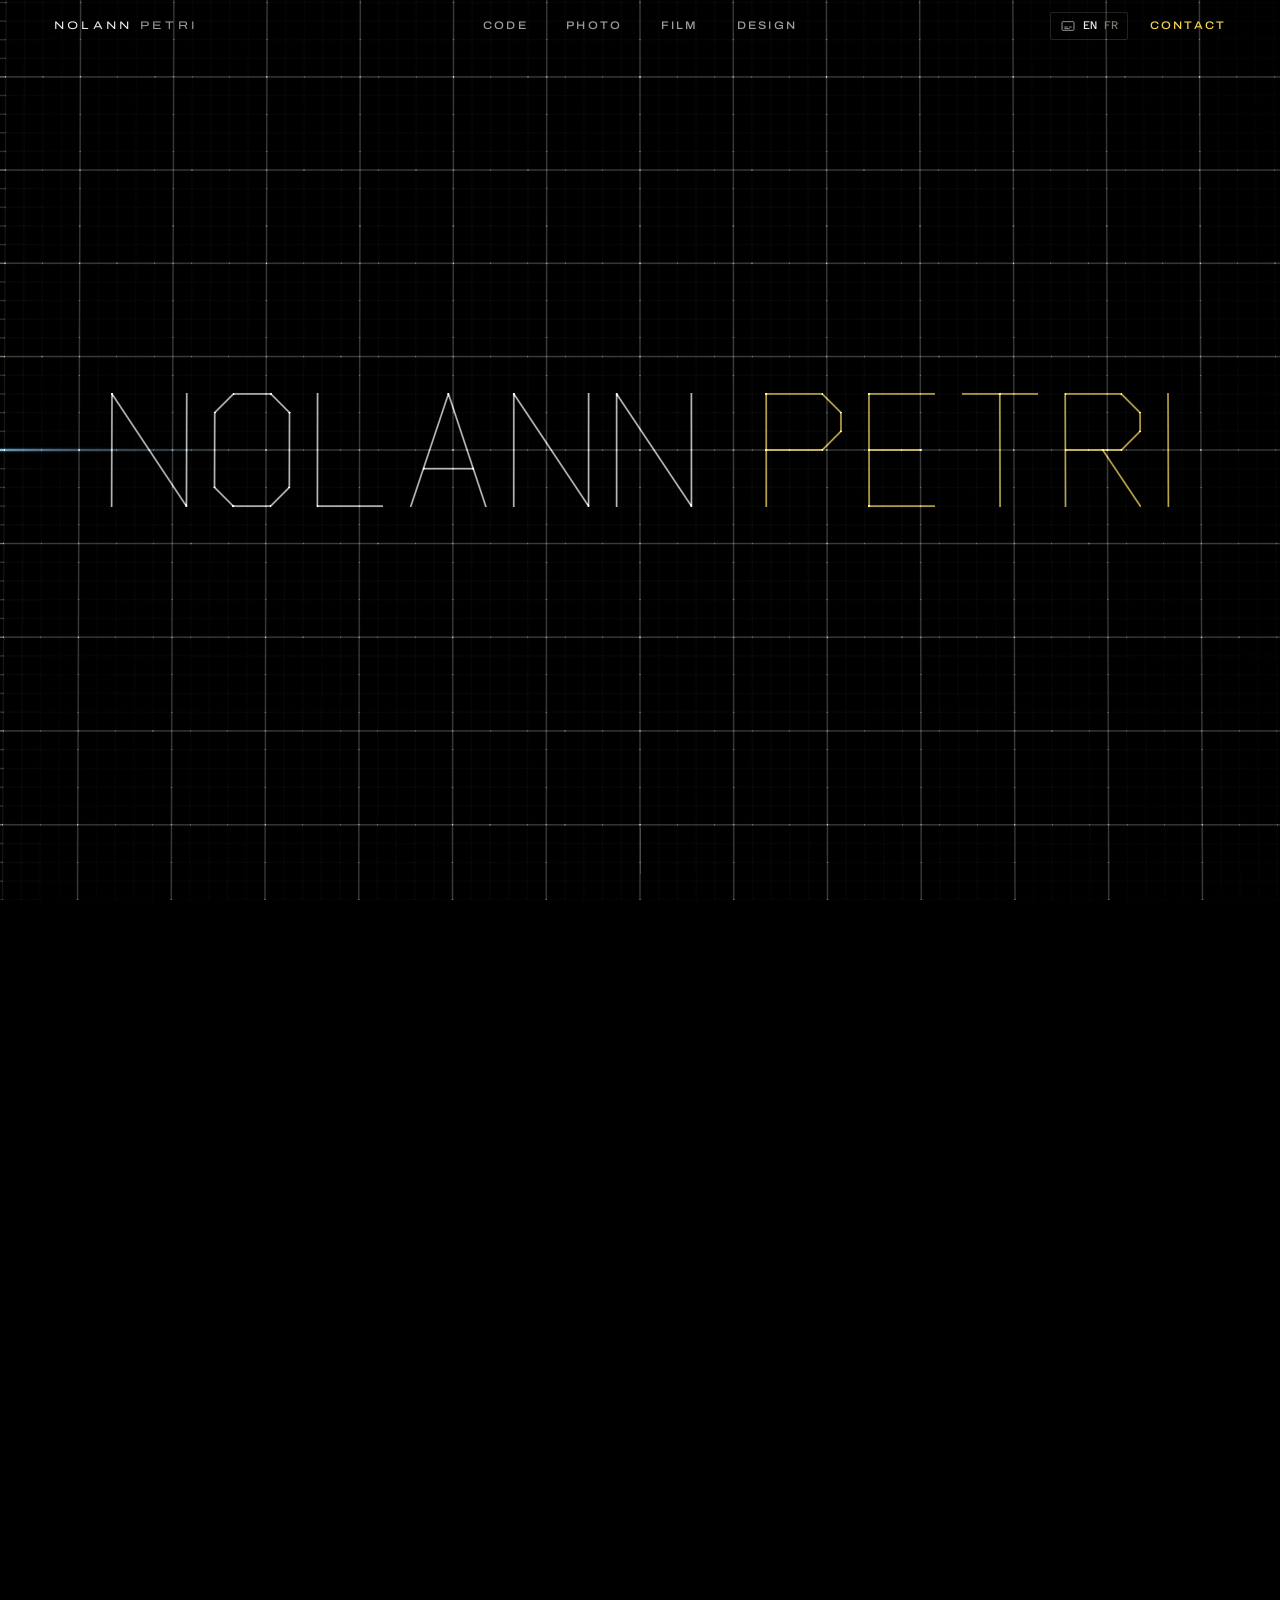
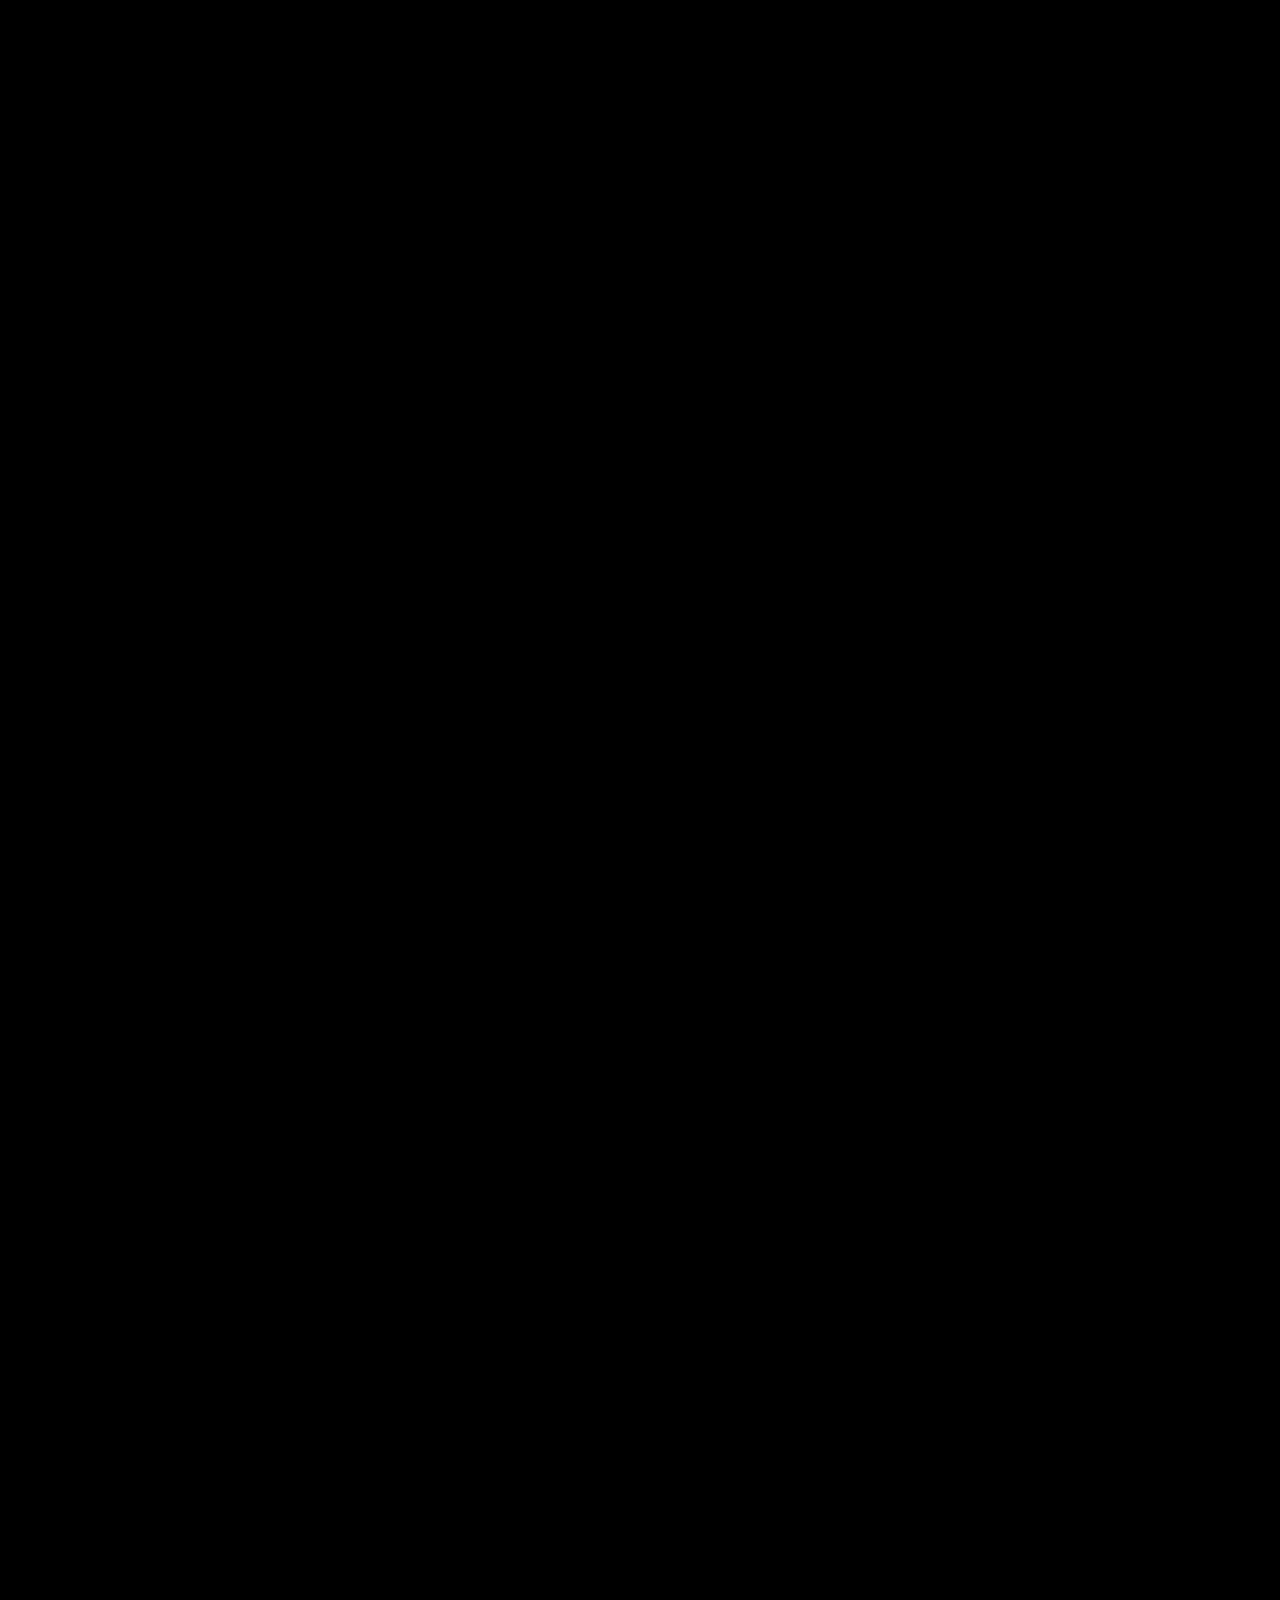
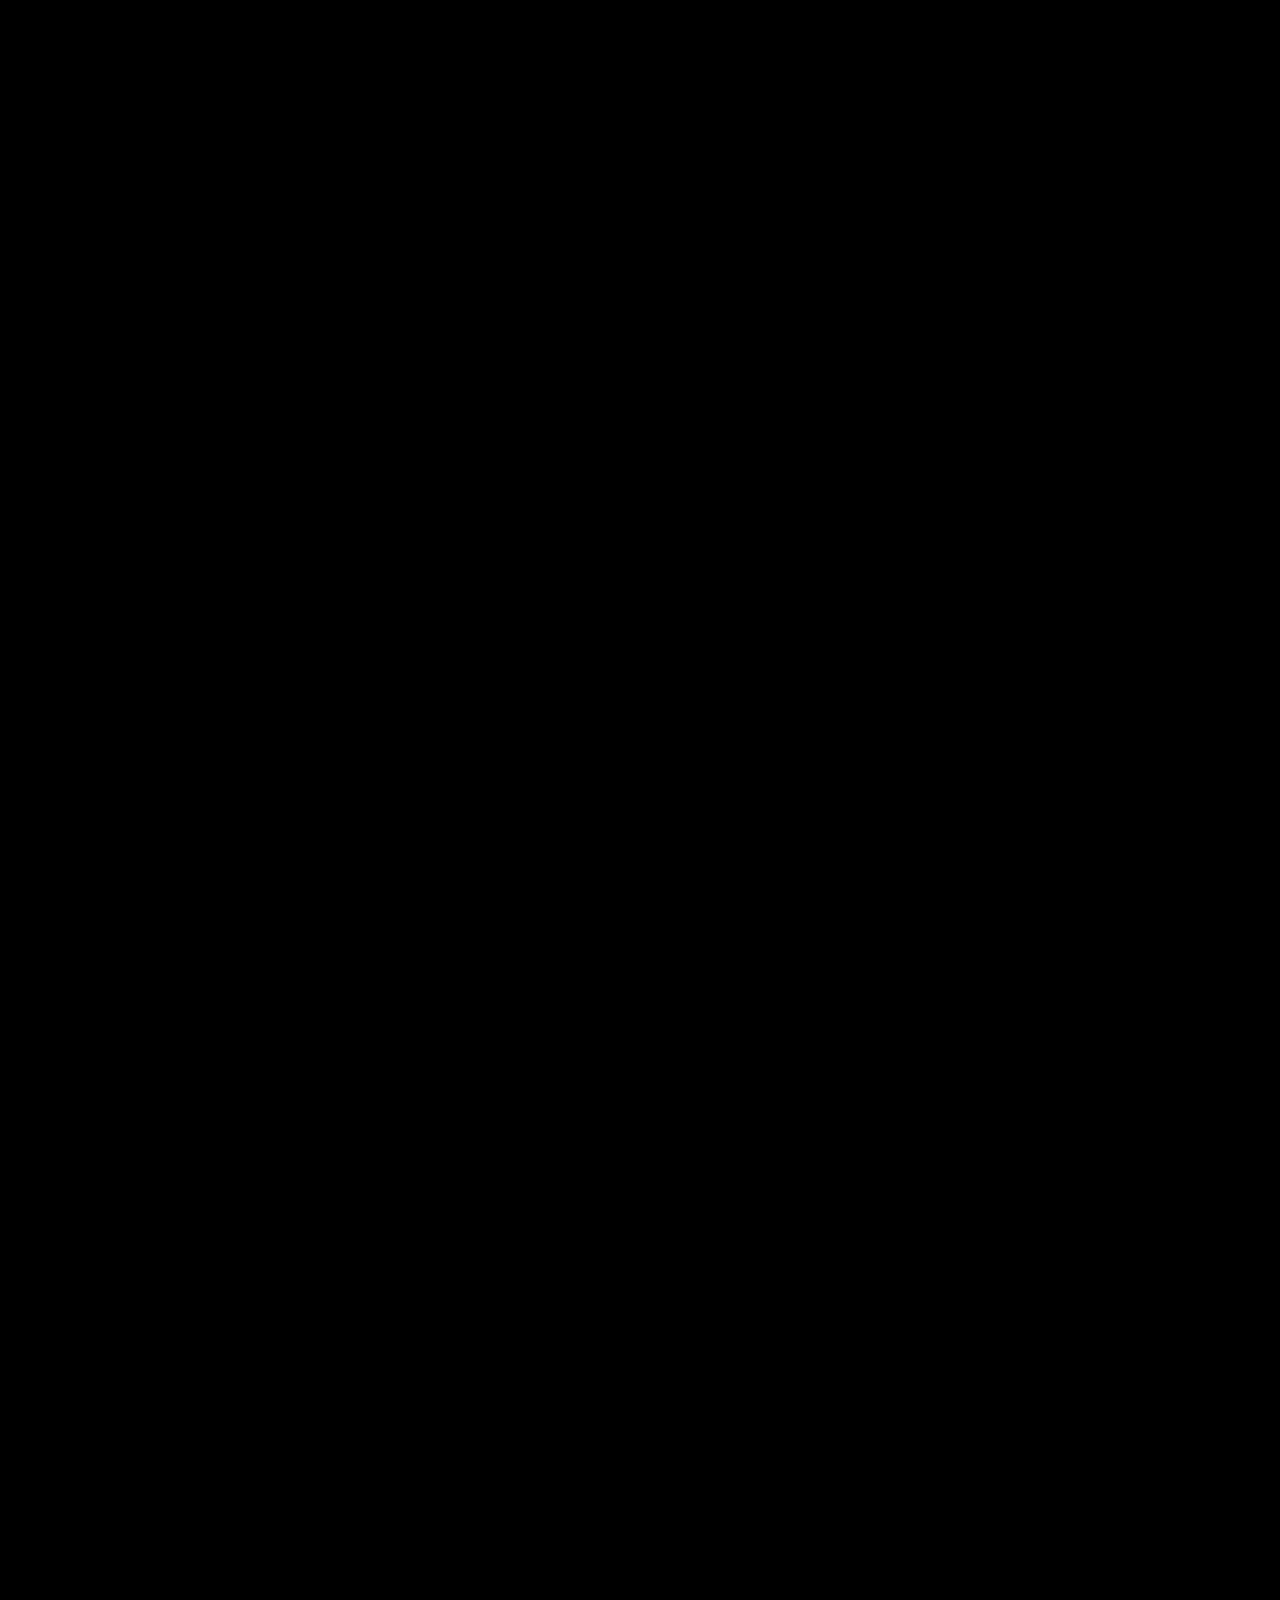
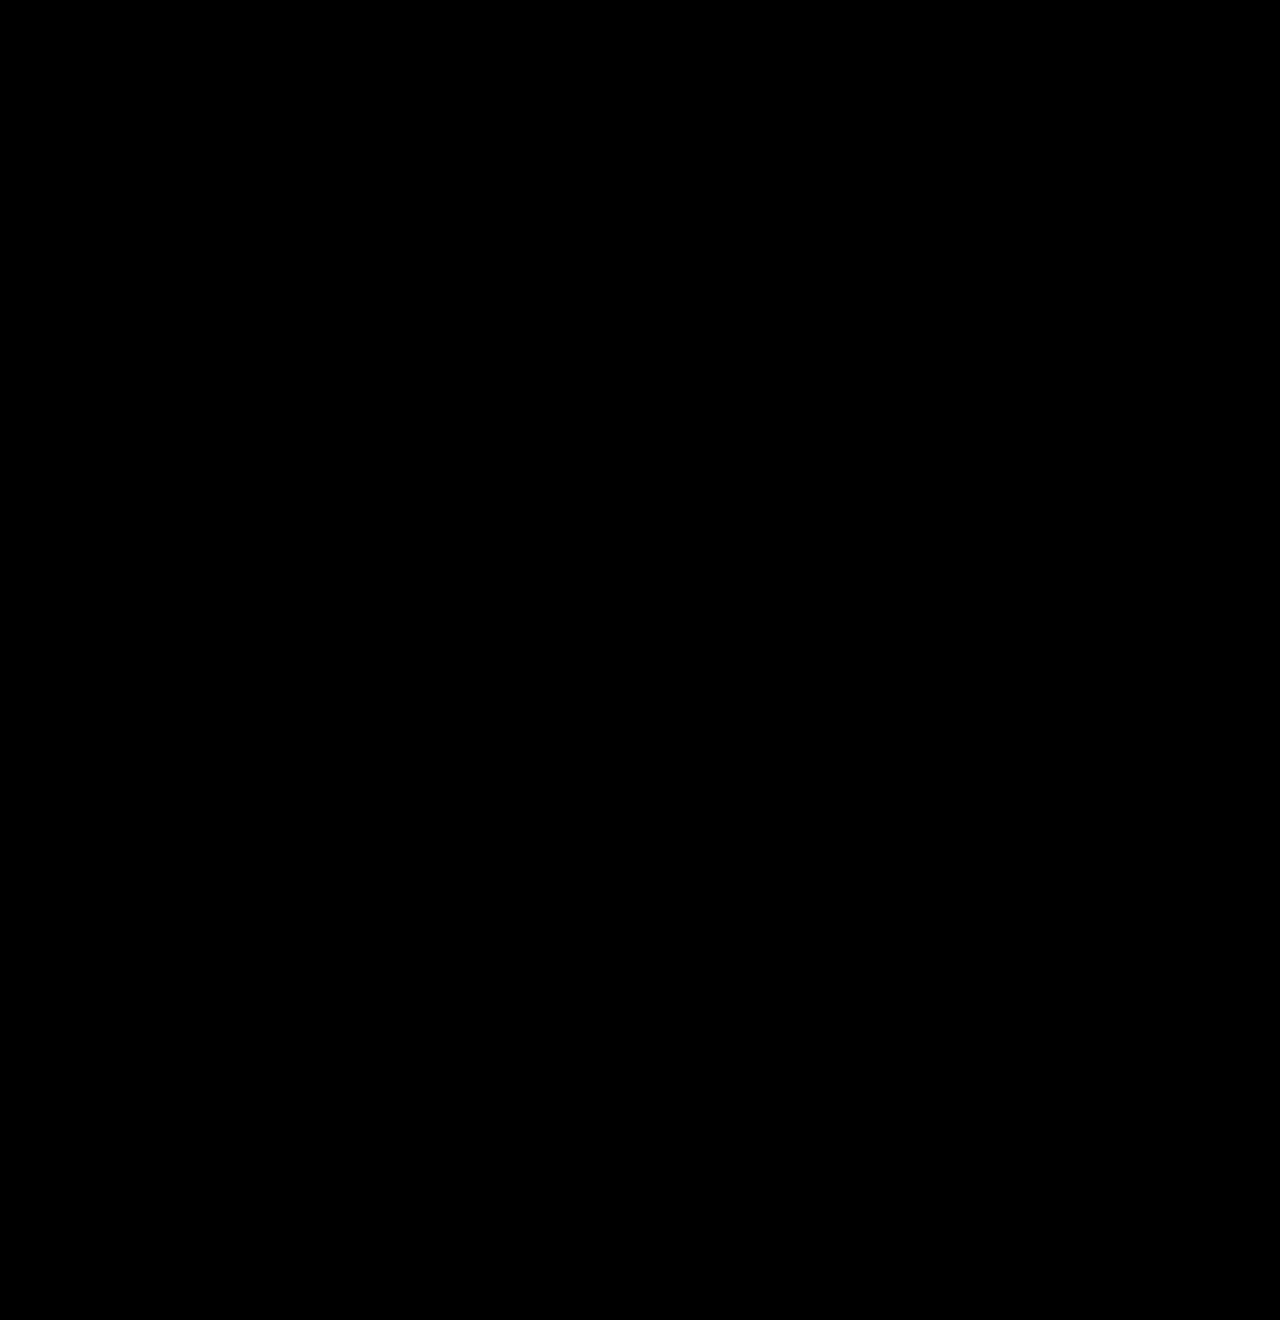
==== index.html @ 3e2588cc "Portfolio: Lignes home, four reels, new photos Home: a textless scroll experience in raw WebGL2. The" ====
<!doctype html>
<html lang="en">
<meta charset="utf-8">
<meta name="viewport" content="width=device-width, initial-scale=1, viewport-fit=cover">
<title>Nolann Petri</title>
<meta name="description" content="Nolann Petri: code, photography, film and design. Founder of ORVECT, student at the Stockholm School of Economics.">
<meta name="theme-color" content="#000000">
<meta name="color-scheme" content="dark">
<meta property="og:title" content="Nolann Petri">
<meta property="og:description" content="Code, photo, film, design.">
<meta property="og:type" content="website">
<meta property="og:image" content="img/og.jpg">
<meta name="twitter:card" content="summary_large_image">
<link rel="icon" href="img/icon.svg" type="image/svg+xml">
<link rel="preconnect" href="https://fonts.googleapis.com">
<link rel="preconnect" href="https://fonts.gstatic.com" crossorigin>
<link rel="stylesheet" href="https://fonts.googleapis.com/css2?family=Archivo:wdth,wght@62..125,100..900&family=Azeret+Mono:wght@300..600&display=swap">
<link rel="stylesheet" href="style.css">
<script type="module" src="site.js"></script>
<script type="module" src="home.js"></script>

<body class="p-home">
<a class="skip" href="#reels-nav" data-fr="Aller à la navigation">Skip to navigation</a>

<header class="chrome">
  <a class="mark" href="index.html" aria-current="page"><span>Nolann</span> <span>Petri</span></a>
  <nav class="reels" id="reels-nav" aria-label="Reels">
    <a href="code.html">Code</a>
    <a href="photo.html">Photo</a>
    <a href="film.html">Film</a>
    <a href="design.html">Design</a>
  </nav>
  <div class="chrome-r">
    <button class="st" id="st" type="button" aria-label="Subtitles: switch to French" data-label-fr="Sous-titres : passer en anglais"><svg viewBox="0 0 24 24" aria-hidden="true"><rect x="3" y="5.5" width="18" height="13" rx="1.5"/><path d="M6.5 13.5h5M13.5 13.5h4M6.5 16h8"/></svg><span class="st-en">EN</span><span class="st-fr">FR</span></button>
    <a class="to-contact" href="contact.html">Contact</a>
  </div>
</header>

<main id="main">
  <h1 class="sr-only">Nolann Petri</h1>
  <!-- One grid, one front of light: scroll and it builds, then folds back. No words past the name. -->
  <section class="exp" id="exp" aria-label="Nolann Petri, drawn in lines" data-label-fr="Nolann Petri, dessiné en lignes">
    <div class="exp-stage">
      <canvas id="lines" aria-hidden="true"></canvas>
      <svg class="exp-fallback" viewBox="0 0 640 120" aria-hidden="true"><text x="320" y="72" text-anchor="middle">NOLANN PETRI</text></svg>
      <i class="exp-cue" aria-hidden="true"></i>
    </div>
  </section>
</main>
</body>
</html>
---- style.css ----
/* Nolann Petri — Le Générique. Every page is a reel; the interface lives in the letterbox bars. */

@view-transition { navigation: auto; }

:root {
  --black: #000;
  --ink: #0b0b0c;
  --ink-2: #151517;
  --ink-3: #1f1f22;
  --line: rgb(255 255 255 / .13);
  --line-2: rgb(255 255 255 / .24);
  --white: #ededeb;
  --dim: #9c9c97;
  --faint: #7b7b74;
  --sub: #f3d34a;          /* subtitle yellow: subtitles, the running timecode, the one action per view */
  --flare: #6cc3ff;        /* anamorphic blue: light only */
  --orvect: #ff5c28;
  --paper: #e6e7e5;        /* storyboard sheets */
  --paper-ink: #121213;
  --paper-dim: #56575a;
  --track-company: #ff5c28;
  --track-client: #45b8a4;
  --track-hack: #a38cff;
  --track-tools: #6e9fdc;

  --f-sans: 'Archivo', ui-sans-serif, system-ui, sans-serif;
  --f-mono: 'Azeret Mono', ui-monospace, 'SF Mono', Menlo, monospace;
  --ch: 52px;                                  /* the top letterbox bar */
  --gut: clamp(16px, 4.2vw, 64px);
  --ease: cubic-bezier(.16, 1, .3, 1);
  --ease-io: cubic-bezier(.65, 0, .35, 1);
  color-scheme: dark;
}

*, *::before, *::after { box-sizing: border-box; }
html { background: var(--black); -webkit-text-size-adjust: 100%; scroll-padding-top: calc(var(--ch) + 16px); }
body {
  margin: 0; min-height: 100svh;
  background: var(--black); color: var(--white);
  font: 400 15px/1.6 var(--f-sans); font-stretch: 100%;
  -webkit-font-smoothing: antialiased; text-rendering: optimizeLegibility;
  overflow-x: clip;
}
img, video, canvas, svg { display: block; max-width: 100%; }
img { height: auto; }
a { color: inherit; text-decoration: none; }
button { font: inherit; color: inherit; background: none; border: 0; padding: 0; cursor: pointer; }
h1, h2, h3, h4, p, dl, dd, ol, ul, figure { margin: 0; }
ol, ul { padding: 0; list-style: none; }
em { font-style: normal; }
[hidden] { display: none !important; }

::selection { background: var(--sub); color: #000; }
:focus { outline: none; }
:focus-visible { outline: 1px solid var(--sub); outline-offset: 4px; border-radius: 1px; }
html { scrollbar-color: #3a3a3d var(--black); scrollbar-width: thin; }
::-webkit-scrollbar { width: 10px; height: 10px; }
::-webkit-scrollbar-track { background: var(--black); }
::-webkit-scrollbar-thumb { background: #2c2c2f; border: 3px solid var(--black); border-radius: 6px; }

.wrap { width: 100%; padding-inline: var(--gut); margin-inline: auto; max-width: 1560px; }
.skip { position: fixed; left: 12px; top: -60px; z-index: 100; background: var(--sub); color: #000; padding: 8px 12px; font-weight: 600; }
.skip:focus-visible { top: 12px; }
.sr-only { position: absolute; width: 1px; height: 1px; overflow: hidden; clip-path: inset(50%); white-space: nowrap; }

/* ---------- type atoms: credits ---------- */
.role, .credit-list dt, .end-credits dt, .film-s, .board-meta dt {
  font-size: 11px; line-height: 1.3; font-weight: 500; font-stretch: 78%;
  text-transform: uppercase; letter-spacing: .22em; color: var(--dim);
}
.tc, .co, .edge, time {
  font-family: var(--f-mono); font-size: 11px; font-weight: 400; letter-spacing: .04em;
  font-variant-numeric: tabular-nums; color: var(--dim);
}
.nm { font-stretch: 125%; text-transform: uppercase; letter-spacing: .14em; font-weight: 400; }

/* Title card: every page opens with one */
.card { padding-top: calc(var(--ch) + clamp(72px, 16vh, 180px)); padding-bottom: clamp(56px, 10vh, 120px); }
.card-h1 {
  font-size: clamp(26px, 3.4vw, 54px); line-height: 1.1; font-weight: 300; font-stretch: 125%;
  text-transform: uppercase; letter-spacing: .38em; margin-right: -.38em;
}
.card-lead { margin-top: 26px; max-width: 58ch; color: var(--dim); font-size: 15.5px; }
.card-title {
  font-size: 12px; font-weight: 500; font-stretch: 125%; text-transform: uppercase; letter-spacing: .34em;
  color: var(--white); margin-bottom: 40px;
}
.card-title.small { margin-top: 88px; }

/* Buttons: a slate-grey plate with a hairline; the solid one takes the subtitle yellow */
.actions { display: flex; flex-wrap: wrap; gap: 10px; margin-top: 30px; }
.btn {
  display: inline-flex; align-items: center; gap: 10px; min-height: 42px; padding: 0 16px;
  border: 1px solid var(--line-2); border-radius: 2px;
  font-size: 11px; font-weight: 500; font-stretch: 112%; text-transform: uppercase; letter-spacing: .16em;
  transition: background .3s var(--ease), color .3s var(--ease), border-color .3s var(--ease);
}
.btn:hover { background: var(--white); color: #000; border-color: var(--white); }
.btn.solid { background: var(--sub); color: #000; border-color: var(--sub); }
.btn.solid:hover { background: var(--white); border-color: var(--white); }
.ico { width: 14px; height: 14px; fill: none; stroke: currentColor; stroke-width: 1.6; stroke-linecap: round; stroke-linejoin: round; }

/* Credit list: role right, name left, the gutter in the middle, as at the end of a film */
.credit-list { display: grid; gap: 14px; }
.credit-list > div { display: grid; grid-template-columns: minmax(0, 1fr) minmax(0, 1.35fr); gap: 28px; align-items: baseline; }
.credit-list dt { text-align: right; }
.credit-list dd { font-size: 15px; }
.credit-list dd a { border-bottom: 1px solid var(--line-2); transition: border-color .3s, color .3s; }
.credit-list dd a:hover { border-color: var(--white); }
.credit-list .yr { margin-left: 12px; font-size: 12px; }
.credit-list .gap { margin-top: 18px; }
.credit-list.tight { gap: 8px; }
.credit-list.tight > div { grid-template-columns: 88px minmax(0, 1fr); gap: 18px; }
.credit-list.tight dt { text-align: left; }
.credit-list.tight dd { font-size: 13.5px; color: var(--dim); }

/* ---------- chrome: the top letterbox bar ---------- */
.chrome {
  position: fixed; inset: 0 0 auto; z-index: 40; height: var(--ch);
  display: grid; grid-template-columns: 1fr auto 1fr; align-items: center; gap: 24px;
  padding-inline: var(--gut); background: var(--black);
  view-transition-name: chrome;
}
.mark { justify-self: start; font-size: 11px; font-weight: 400; font-stretch: 125%; text-transform: uppercase; letter-spacing: .3em; white-space: nowrap; }
.mark span:last-child { color: var(--dim); }
.reels { display: flex; gap: clamp(18px, 3vw, 44px); }
.reels a, .to-contact {
  position: relative; font-size: 11px; font-weight: 500; font-stretch: 112%; text-transform: uppercase; letter-spacing: .2em;
  color: var(--dim); padding: 8px 0; transition: color .3s var(--ease);
}
.reels a::after { content: ''; position: absolute; left: 0; right: .2em; bottom: 2px; height: 1px; background: var(--white); transform: scaleX(0); transform-origin: left; transition: transform .5s var(--ease); }
.reels a:hover { color: var(--white); }
.reels a[aria-current] { color: var(--white); }
.reels a[aria-current]::after, .reels a:hover::after { transform: scaleX(1); }
.chrome-r { justify-self: end; display: flex; align-items: center; gap: 22px; }
.to-contact { color: var(--sub); }
.to-contact:hover, .to-contact[aria-current] { color: var(--white); }
.st { display: inline-flex; align-items: center; gap: 7px; height: 28px; padding: 0 9px; border: 1px solid var(--line); border-radius: 2px; font-family: var(--f-mono); font-size: 11px; color: var(--faint); transition: border-color .3s; }
.st:hover { border-color: var(--line-2); }
.st svg { width: 16px; height: 16px; fill: none; stroke: var(--dim); stroke-width: 1.4; }
.st .st-en, .st .st-fr { transition: color .3s; }
html[lang="en"] .st .st-en, html[lang="fr"] .st .st-fr { color: var(--white); }

/* ---------- footer: a short end-credit block on every reel ---------- */
.end { padding-top: clamp(96px, 16vh, 180px); padding-bottom: 40px; }
.end-next { display: flex; flex-wrap: wrap; justify-content: center; align-items: baseline; gap: 10px 28px; margin-bottom: clamp(72px, 12vh, 140px); }
.end-next a {
  font-size: clamp(30px, 5.2vw, 84px); line-height: 1; font-weight: 250; font-stretch: 125%; text-transform: uppercase; letter-spacing: .3em; margin-right: -.3em;
  transition: color .4s var(--ease), letter-spacing .8s var(--ease);
}
.end-next a:hover { letter-spacing: .36em; }
.end-credits { display: grid; gap: 10px; max-width: 760px; margin-inline: auto; }
.end-credits > div { display: grid; grid-template-columns: 1fr 1fr; gap: 28px; align-items: baseline; }
.end-credits dt { text-align: right; }
.end-credits a { font-size: 14px; transition: color .3s; }
.end-credits a:hover { color: var(--white); text-decoration: underline; text-underline-offset: 4px; }
.end-credits a { color: var(--white); }
.end-line { display: flex; justify-content: space-between; flex-wrap: wrap; gap: 12px; margin-top: clamp(72px, 12vh, 120px); padding-top: 18px; border-top: 1px solid var(--line); font-size: 12px; color: var(--faint); }
.end-min { padding-top: 0; }

/* Film grain over everything, a few pixels of it */
body::after {
  content: ''; position: fixed; inset: -50%; z-index: 90; pointer-events: none;
  background: url(img/grain.png); opacity: .055; mix-blend-mode: overlay;
  animation: grain 1s steps(6) infinite;
}
@keyframes grain {
  0% { transform: translate(0, 0); } 17% { transform: translate(-7%, 4%); } 33% { transform: translate(5%, -9%); }
  50% { transform: translate(-3%, 8%); } 67% { transform: translate(9%, 2%); } 83% { transform: translate(-8%, -5%); }
}

/* ---------- autofocus cursor ---------- */
html.af, html.af * { cursor: none !important; }
html.af iframe, html.af input[type="range"] { cursor: auto !important; }
.af-box {
  position: fixed; left: 0; top: 0; z-index: 95; pointer-events: none;
  width: 22px; height: 22px; transform: translate3d(-100px, -100px, 0);
  opacity: 0; transition: opacity .25s;
}
.af-box.on { opacity: 1; }
.af-box i { position: absolute; width: 7px; height: 7px; border: 1.25px solid rgb(255 255 255 / .85); transition: border-color .25s; }
.af-box i:nth-child(1) { left: 0; top: 0; border-right: 0; border-bottom: 0; }
.af-box i:nth-child(2) { right: 0; top: 0; border-left: 0; border-bottom: 0; }
.af-box i:nth-child(3) { left: 0; bottom: 0; border-right: 0; border-top: 0; }
.af-box i:nth-child(4) { right: 0; bottom: 0; border-left: 0; border-top: 0; }
.af-box b { position: absolute; left: 50%; top: 50%; width: 2px; height: 2px; margin: -1px; background: var(--white); border-radius: 50%; transition: opacity .2s; }
.af-box.lock i { border-color: var(--sub); }
.af-box.lock b { opacity: 0; }
.af-box em { position: absolute; left: 100%; top: -2px; margin-left: 8px; font: 400 10px/1 var(--f-mono); color: var(--sub); white-space: nowrap; opacity: 0; transition: opacity .2s; }
.af-box.lock em { opacity: 1; }

/* ---------- lightbox: the projector ---------- */
.proj-lb {
  width: 100vw; height: 100svh; max-width: none; max-height: none; margin: 0; padding: 0; border: 0;
  background: rgb(0 0 0 / .96); color: var(--white);
}
.proj-lb[open] { display: grid; place-items: center; animation: lb-in .5s var(--ease); }
.proj-lb::backdrop { background: rgb(0 0 0 / .8); }
.proj-lb figure { display: grid; gap: 14px; justify-items: center; }
.proj-lb img { max-width: min(88vw, 1600px); max-height: 80svh; width: auto; object-fit: contain; }
.proj-lb figcaption { display: flex; gap: 16px; font-size: 13px; color: var(--dim); }
.lb-x, .lb-arrow { position: absolute; display: grid; place-items: center; width: 48px; height: 48px; border: 1px solid var(--line); border-radius: 2px; transition: border-color .3s, color .3s; }
.lb-x:hover, .lb-arrow:hover { border-color: var(--white); }
.lb-x svg, .lb-arrow svg { width: 18px; height: 18px; fill: none; stroke: currentColor; stroke-width: 1.5; }
.lb-x { top: 16px; right: 16px; }
.lb-arrow { top: 50%; margin-top: -24px; }
.lb-arrow.prev { left: 16px; } .lb-arrow.next { right: 16px; }
.proj-lb.flip img { animation: lb-flip .45s var(--ease); }
@keyframes lb-in { from { opacity: 0; } }
@keyframes lb-flip { from { opacity: 0; transform: translateX(var(--dir, 24px)); filter: blur(6px); } }

/* =================================================================
   HOME — Lignes: one grid, one front of light, no words past the name
   ================================================================= */
.p-home .chrome { background: transparent; }
html.js .p-home .chrome { opacity: 0; transition: opacity 1.4s var(--ease); }
html.js .p-home.ready .chrome { opacity: 1; }
html.js .p-home.ready.rolling .chrome { opacity: 0; pointer-events: none; transition-duration: .45s; }
html.js .p-home.ready.rolling .chrome:focus-within, html.js .p-home .chrome:focus-within { opacity: 1; pointer-events: auto; transition-duration: .2s; }
.exp { position: relative; height: 680svh; }
.exp.still { height: 100svh; }
.exp-stage { position: sticky; top: 0; height: 100svh; overflow: clip; background: var(--black); }
#lines { position: absolute; inset: 0; width: 100%; height: 100%; }
.exp-fallback { display: none; }
.nogl .exp-fallback { display: block; position: absolute; inset: 0; margin: auto; width: min(84vw, 980px); height: auto; }
.exp-fallback text { fill: var(--white); font: 300 64px var(--f-sans); font-stretch: 125%; letter-spacing: .3em; }
.exp-cue { position: absolute; left: 50%; bottom: calc(26px + env(safe-area-inset-bottom)); width: 1px; height: 46px; margin-left: -.5px; background: rgb(255 255 255 / .16); overflow: clip; opacity: 0; transition: opacity .8s var(--ease); }
.ready .exp-cue { opacity: 1; }
.exp.moved .exp-cue, .exp.still .exp-cue { opacity: 0; }
.exp-cue::after { content: ''; position: absolute; left: 0; top: -40%; width: 1px; height: 40%; background: var(--sub); animation: cue 2.4s var(--ease-io) infinite; }
@keyframes cue { to { top: 100%; } }

/* =================================================================
   CODE — ORVECT on its monitor, then the edit
   ================================================================= */
.orvect-logo { display: flex; align-items: center; gap: 14px; font-family: 'Space Grotesk', var(--f-sans); font-weight: 700; font-size: clamp(30px, 3.4vw, 52px); letter-spacing: .02em; line-height: 1; }
.orvect-logo svg { width: 1.3em; height: auto; fill: var(--orvect); }
.ov { display: grid; grid-template-columns: minmax(0, 1fr) minmax(0, 1.25fr); gap: clamp(32px, 5vw, 88px); padding-bottom: clamp(80px, 14vh, 160px); }
.ov-tag { margin: 22px 0 30px; font-size: 18px; line-height: 1.45; max-width: 34ch; }
.ov-steps { margin-top: 56px; }
.ov-step { min-height: 46vh; padding: 28px 0; border-top: 1px solid var(--line); display: grid; align-content: start; gap: 12px; }
.ov-step h3 { font-size: 18px; font-weight: 500; font-stretch: 108%; }
.ov-step p { color: var(--dim); max-width: 50ch; }
.ov-step h3 { color: var(--dim); transition: color .4s; }
.ov-step.on h3 { color: var(--white); }
.ov-monitor { position: relative; }
.monitor { position: sticky; top: calc(var(--ch) + 8vh); }
.monitor-bar, .viewer-bar { display: flex; justify-content: space-between; gap: 12px; padding: 9px 12px; background: var(--ink-2); border: 1px solid var(--line); border-bottom: 0; font-family: var(--f-mono); font-size: 11px; color: var(--dim); }
.monitor-stack { position: relative; aspect-ratio: 16 / 10; background: var(--ink); border: 1px solid var(--line); overflow: clip; }
.monitor-stack > * { position: absolute; inset: 0; width: 100%; height: 100%; object-fit: cover; opacity: 0; transition: opacity .7s var(--ease); }
.monitor-stack > .on { opacity: 1; }

.suite { padding-bottom: 40px; }
.suite-head { display: flex; justify-content: space-between; align-items: baseline; flex-wrap: wrap; gap: 8px 32px; }
.suite-head .card-title { margin-bottom: 24px; }
.suite-help { color: var(--dim); font-size: 13px; margin-bottom: 24px; }
.nle { display: grid; grid-template-columns: minmax(0, 1.6fr) minmax(300px, 1fr); gap: 1px; background: var(--line); border: 1px solid var(--line); padding-inline: 0; max-width: calc(1560px - 2 * var(--gut)); width: calc(100% - 2 * var(--gut)); }
.viewer, .inspector, .timeline { background: var(--ink); }
.viewer-bar { border: 0; border-bottom: 1px solid var(--line); background: var(--ink); }
.viewer-bar .tc { color: var(--sub); }
.viewer-url { overflow: hidden; text-overflow: ellipsis; white-space: nowrap; }
.viewer-screen { position: relative; aspect-ratio: 16 / 10; background: #000; }
.viewer-screen video, .viewer-screen iframe { position: absolute; inset: 0; width: 100%; height: 100%; border: 0; object-fit: cover; background: #000; }
.viewer-screen iframe { background: #fff; }
.viewer-loading { position: absolute; inset: auto 0 0; padding: 10px 12px; font-family: var(--f-mono); font-size: 11px; color: var(--sub); background: rgb(0 0 0 / .7); opacity: 0; transition: opacity .3s; pointer-events: none; }
.viewer.loading .viewer-loading { opacity: 1; }
.inspector { padding: 22px 24px 26px; display: grid; align-content: start; gap: 16px; min-height: 100%; }
.inspector h3 { font-size: clamp(20px, 1.7vw, 26px); line-height: 1.15; font-weight: 400; font-stretch: 112%; }
.inspector .meta { font-size: 12.5px; font-stretch: 90%; color: var(--dim); display: flex; align-items: center; gap: 10px; }
.inspector .meta i { width: 8px; height: 8px; border-radius: 1px; background: var(--c, var(--dim)); }
.inspector .facts { display: grid; gap: 12px; }
.inspector .facts dt { font-size: 11px; font-weight: 500; font-stretch: 78%; text-transform: uppercase; letter-spacing: .2em; color: var(--dim); margin-bottom: 3px; }
.inspector .facts dd { font-size: 13.5px; line-height: 1.55; }
.inspector .stack { font-family: var(--f-mono); font-size: 11px; color: var(--dim); }
.inspector .actions { margin-top: 4px; }
.inspector .btn { min-height: 38px; }

.timeline { grid-column: 1 / -1; position: relative; overflow-x: auto; overflow-y: clip; padding-bottom: 12px; --lab: 128px; user-select: none; -webkit-user-select: none; touch-action: pan-x; }
.tl-ruler { position: sticky; top: 0; display: grid; grid-template-columns: 1fr 1fr; margin-left: var(--lab); height: 28px; border-bottom: 1px solid var(--line); min-width: 880px; background-image: repeating-linear-gradient(90deg, var(--line) 0 1px, transparent 1px calc(100% / 24)); background-size: 100% 6px; background-repeat: no-repeat; background-position: bottom; }
.tl-ruler span { font-family: var(--f-mono); font-size: 11px; color: var(--dim); padding: 5px 8px; border-left: 1px solid var(--line-2); }
.tl-tracks { display: grid; min-width: calc(880px + var(--lab)); }
.track { display: grid; grid-template-columns: var(--lab) 1fr; height: 62px; border-bottom: 1px solid rgb(255 255 255 / .06); }
.track-label { position: sticky; left: 0; z-index: 2; display: flex; align-items: center; gap: 8px; padding: 0 12px; background: var(--ink); border-right: 1px solid var(--line); font-size: 11px; font-weight: 500; font-stretch: 80%; text-transform: uppercase; letter-spacing: .16em; color: var(--dim); }
.track-label b { font-family: var(--f-mono); font-weight: 400; color: var(--faint); letter-spacing: 0; }
.track-label i { width: 8px; height: 8px; border-radius: 1px; background: var(--c); }
.lane { position: relative; }
.clip {
  position: absolute; top: 7px; bottom: 7px; min-width: 40px; overflow: clip; border-radius: 2px; text-align: left;
  background-color: var(--ink-3); background-image: var(--thumb); background-size: auto 100%; background-repeat: repeat-x;
  box-shadow: inset 0 2px 0 var(--c), inset 0 0 0 1px rgb(255 255 255 / .08);
  transition: box-shadow .3s, filter .3s;
  filter: saturate(.25) brightness(.55);
}
.clip span { position: absolute; left: 0; right: 0; bottom: 0; padding: 14px 8px 5px; font-size: 11px; font-weight: 500; line-height: 1.2; background: linear-gradient(transparent, rgb(0 0 0 / .85)); white-space: nowrap; overflow: hidden; text-overflow: ellipsis; }
.clip:hover { filter: saturate(.7) brightness(.85); }
.clip[aria-pressed="true"] { filter: none; box-shadow: inset 0 2px 0 var(--c), inset 0 0 0 1px var(--white); }
.playhead { position: absolute; top: 0; bottom: 12px; left: var(--lab); width: 17px; margin-left: -8px; z-index: 3; touch-action: none; }
.playhead::before { content: ''; position: absolute; left: 8px; top: 0; bottom: 0; width: 1px; background: var(--sub); }
.playhead i { position: absolute; left: 1px; top: 4px; width: 15px; height: 18px; background: var(--sub); clip-path: polygon(0 0, 100% 0, 100% 62%, 50% 100%, 0 62%); }
.playhead:focus-visible { outline-offset: 0; }
.projects { display: grid; gap: 1px; }
.js-suite .projects { display: none; }
.proj { padding: 26px 0; border-top: 1px solid var(--line); display: grid; gap: 10px; }
.proj h3 { font-size: 20px; font-weight: 400; font-stretch: 112%; }
.proj .meta { font-size: 12.5px; color: var(--dim); }
.proj .stack { font-family: var(--f-mono); font-size: 11px; color: var(--dim); }
.proj .facts { display: grid; gap: 8px; max-width: 70ch; }
.proj .facts dt { font-size: 11px; text-transform: uppercase; letter-spacing: .2em; color: var(--dim); }

/* =================================================================
   PHOTO — Col de l'Est, then the strip
   ================================================================= */
.cde { display: grid; grid-template-columns: repeat(12, minmax(0, 1fr)); gap: clamp(16px, 2vw, 28px); align-items: start; padding-bottom: clamp(100px, 16vh, 180px); }
.cde-film { grid-column: 1 / -1; position: relative; }
.cde-film video { width: 100%; aspect-ratio: 2.39; object-fit: cover; background: var(--ink); }
.cde-slate { display: flex; gap: 16px; margin-top: 12px; font-size: 12px; color: var(--dim); }
.cde-slate .tc { color: var(--white); }
.cde-copy { grid-column: 1 / span 5; padding-top: 48px; }
.cde-copy h2 { font-size: clamp(26px, 2.8vw, 42px); font-weight: 300; font-stretch: 125%; text-transform: uppercase; letter-spacing: .2em; line-height: 1.1; }
.cde-copy .role { display: block; margin: 14px 0 22px; }
.cde-copy > p:not(.role):not(.actions) { max-width: 52ch; }
.cde-still { grid-column: 7 / span 4; margin-top: 48px; }
.cde-vert { grid-column: 11 / span 2; margin-top: 140px; }
.cde-vert video { aspect-ratio: 9 / 16; width: 100%; object-fit: cover; background: var(--ink); }

.series { display: grid; grid-template-columns: repeat(auto-fill, minmax(250px, 1fr)); border-top: 1px solid var(--line); margin-bottom: clamp(24px, 6vh, 64px); }
.series a { display: flex; justify-content: space-between; align-items: baseline; gap: 12px; padding: 16px 0; border-bottom: 1px solid var(--line); margin-right: 32px; font-size: 14px; transition: color .3s; }
.series a:hover { color: var(--white); }
.series a { color: var(--dim); }

.reel { position: relative; }
.reel-pin { position: sticky; top: 0; height: 100svh; display: flex; align-items: center; overflow: clip; perspective: 1400px; }
.reel-track { display: flex; align-items: center; gap: clamp(20px, 2.4vw, 40px); padding-inline: 12vw 30vw; transform-style: preserve-3d; will-change: transform; }
.fr { flex: none; display: grid; gap: 12px; transform-origin: 50% 50%; will-change: transform; }
.fr-hit { display: block; }
.fr img { height: min(56svh, 620px); width: auto; background: var(--ink); -webkit-box-reflect: below 10px linear-gradient(transparent 76%, rgb(0 0 0 / .22)); transition: filter .5s var(--ease); }
.fr figcaption { display: grid; gap: 3px; font-size: 12.5px; color: var(--white); max-width: 34ch; }
.fr .edge { font-size: 11px; color: var(--faint); }
.fr:not(.near) img { filter: brightness(.55) saturate(.6); }
.fr:not(.near) figcaption { opacity: .35; }
.fr figcaption { transition: opacity .5s var(--ease); }
.slate { flex: none; width: clamp(240px, 26vw, 420px); padding-right: 3vw; display: grid; gap: 18px; align-content: center; }
.slate h2 { font-size: clamp(22px, 2.2vw, 36px); line-height: 1.15; font-weight: 300; font-stretch: 125%; text-transform: uppercase; letter-spacing: .18em; }
.slate-meta { display: grid; gap: 4px; font-size: 12.5px; font-stretch: 90%; color: var(--dim); }
.slate-meta span:first-child { font-family: var(--f-mono); font-size: 11px; color: var(--white); }
.reel-read { position: absolute; left: var(--gut); right: var(--gut); bottom: 22px; display: flex; gap: 18px; font-size: 12px; color: var(--dim); }
.reel-read .tc { color: var(--sub); }

/* =================================================================
   FILM — the screening room
   ================================================================= */
.room { position: relative; padding-top: clamp(40px, 9vh, 110px); }
.beam { position: absolute; left: 0; top: 0; width: 100%; height: 100%; pointer-events: none; }
.stage-screen { position: relative; }
.screen { --h: min(66svh, calc((100vw - 2 * var(--gut)) / 1.78)); --w: calc(var(--h) * 16 / 9); position: relative; height: var(--h); margin-inline: auto; width: min(100%, calc(var(--h) * 2.39)); background: #000; box-shadow: 0 0 0 1px rgb(255 255 255 / .05); overflow: clip; }
.screen video { position: absolute; top: 0; bottom: 0; left: 50%; height: 100%; width: var(--w); translate: -50% 0; object-fit: cover; background: #000; }
.screen[data-format="v"] { --w: calc(var(--h) * 9 / 16); }
/* The masking: two black panels that travel in from the sides to the picture's edges */
.mask { position: absolute; top: -1px; bottom: -1px; width: 50%; background: #000; transition: transform 1s var(--ease-io); z-index: 2; }
.mask.l { left: 0; transform: translateX(calc(var(--w) / -2)); } .mask.r { right: 0; transform: translateX(calc(var(--w) / 2)); }
.mask::after { content: ''; position: absolute; top: 0; bottom: 0; width: 1px; background: rgb(255 255 255 / .06); }
.mask.l::after { right: 0; } .mask.r::after { left: 0; }
.spill { width: min(100%, 1200px); height: 90px; margin: 6px auto 0; filter: blur(34px) saturate(1.3); opacity: .5; transform: scaleY(-1); image-rendering: auto; }
.deck { display: grid; grid-template-columns: minmax(0, 1fr) minmax(0, 1.4fr); gap: 32px; align-items: center; margin-top: -40px; position: relative; }
.now { display: flex; flex-wrap: wrap; align-items: baseline; gap: 6px 16px; }
.now-t { font-size: 17px; font-weight: 400; font-stretch: 112%; }
.transport { display: flex; align-items: center; gap: 14px; }
.tbtn { width: 40px; height: 40px; flex: none; display: grid; place-items: center; border: 1px solid var(--line); border-radius: 2px; transition: border-color .3s, color .3s; }
.tbtn:hover { border-color: var(--white); }
.tbtn svg { width: 16px; height: 16px; fill: none; stroke: currentColor; stroke-width: 1.6; stroke-linejoin: round; stroke-linecap: round; }
#play .i-play { fill: currentColor; stroke: none; }
#play[data-state="playing"] .i-play, #play:not([data-state="playing"]) .i-pause { display: none; }
#sound .x { display: block; } #sound .w { display: none; }
#sound[aria-pressed="true"] .x { display: none; } #sound[aria-pressed="true"] .w { display: block; }
#f-tc { color: var(--sub); white-space: nowrap; min-width: 11ch; }
.scrub { flex: 1; min-width: 60px; height: 24px; background: transparent; -webkit-appearance: none; appearance: none; --p: 0%; }
.scrub::-webkit-slider-runnable-track { height: 2px; background: linear-gradient(90deg, var(--sub) var(--p), #333 var(--p)); }
.scrub::-moz-range-track { height: 2px; background: #333; }
.scrub::-moz-range-progress { height: 2px; background: var(--sub); }
.scrub::-webkit-slider-thumb { -webkit-appearance: none; width: 2px; height: 16px; margin-top: -7px; background: var(--white); border: 0; }
.scrub::-moz-range-thumb { width: 2px; height: 16px; background: var(--white); border: 0; border-radius: 0; }

.bill { padding-top: clamp(96px, 14vh, 160px); }
.films { display: grid; grid-template-columns: repeat(4, minmax(0, 1fr)); gap: clamp(28px, 3vw, 44px) clamp(16px, 2vw, 28px); }
.film { display: grid; gap: 10px; text-align: left; align-content: start; }
.film img { width: 100%; aspect-ratio: 16 / 9; object-fit: contain; background: #000; box-shadow: 0 0 0 1px var(--line); filter: brightness(.7); transition: filter .5s var(--ease), box-shadow .5s; }
.film:hover img, .film[aria-pressed="true"] img { filter: none; }
.film[aria-pressed="true"] img { box-shadow: 0 0 0 1px var(--white); }
.film-t { font-size: 15px; font-weight: 500; font-stretch: 112%; display: flex; flex-wrap: wrap; align-items: baseline; gap: 10px; }
.film-s { font-size: 11px; }
.film-d { font-size: 13px; color: var(--dim); line-height: 1.5; }

/* =================================================================
   DESIGN — storyboard sheets under the lamp
   ================================================================= */
.board { margin-bottom: clamp(56px, 10vh, 120px); }
.board > * { position: relative; }
.board { --p: clamp(20px, 3vw, 44px); }
.board-head, .panels { background: var(--paper); color: var(--paper-ink); }
.board-head { display: grid; grid-template-columns: minmax(0, 1fr) minmax(0, 1fr); gap: 20px clamp(24px, 4vw, 64px); padding: var(--p) var(--p) calc(var(--p) * .8); border-bottom: 1px solid #c5c6c4; }
.board-head h2 { font-size: clamp(20px, 2.8vw, 44px); line-height: 1.1; font-weight: 300; font-stretch: 125%; text-transform: uppercase; letter-spacing: .14em; overflow-wrap: anywhere; min-width: 0; }
.board-line { align-self: end; justify-self: end; font-size: 15px; color: var(--paper-dim); }
.board-meta { display: grid; grid-template-columns: repeat(3, minmax(0, 1fr)); gap: 16px; grid-column: 1 / -1; padding-top: 18px; border-top: 1px solid #c5c6c4; }
.board-meta dt { color: var(--paper-dim); margin-bottom: 4px; }
.board-meta dd { font-size: 13.5px; }
.board-note { grid-column: 1 / span 1; max-width: 58ch; font-size: 14px; color: #2c2d30; }
.board-head .actions { grid-column: 2; align-self: end; justify-self: end; margin: 0; }
.board-head .btn { border-color: #9fa09e; }
.board-head .btn:hover { background: var(--paper-ink); color: var(--paper); border-color: var(--paper-ink); }
.b-orvect .orvect-logo { color: #1b1c1e; }
.panels { display: grid; grid-template-columns: repeat(12, minmax(0, 1fr)); gap: clamp(14px, 1.6vw, 24px); padding: var(--p); align-items: end; }
.panel { display: grid; gap: 10px; }
.s3 { grid-column: span 3; } .s4 { grid-column: span 4; } .s5 { grid-column: span 5; }
.panel button { display: block; width: 100%; border: 1px solid var(--paper-ink); background: #fff; padding: 6px; transform: translateZ(0); transition: transform .6s var(--ease), box-shadow .6s var(--ease); }
.panel button:hover { transform: translateY(-4px); box-shadow: 0 14px 24px -12px rgb(0 0 0 / .35); }
.panel img { width: 100%; }
.panel p { display: flex; align-items: center; gap: 10px; font-size: 12px; color: #2c2d30; }
.shot { display: inline-grid; place-items: center; min-width: 20px; height: 20px; border: 1px solid var(--paper-ink); font-family: var(--f-mono); font-size: 11px; }
.board ::selection { background: var(--paper-ink); color: var(--paper); }

/* =================================================================
   CONTACT — the end credits
   ================================================================= */
.roll { padding-top: calc(var(--ch) + clamp(80px, 16vh, 180px)); }
.roll-in { max-width: 1040px; display: grid; justify-items: center; text-align: center; }
.roll-name { display: flex; flex-wrap: wrap; justify-content: center; gap: 0 .8em; font-size: clamp(26px, 3.6vw, 58px); line-height: 1.1; font-weight: 300; font-stretch: 125%; text-transform: uppercase; letter-spacing: .4em; padding-left: .4em; }
.roll-name span:last-child { color: var(--sub); }
.roll-lead { margin-top: 28px; max-width: 54ch; color: var(--dim); }
.roll-mail { margin: 56px 0 88px; display: flex; flex-wrap: wrap; justify-content: center; align-items: center; gap: 14px 22px; }
.mail-big { font-size: clamp(20px, 2.6vw, 38px); font-weight: 300; font-stretch: 112%; letter-spacing: .02em; border-bottom: 1px solid var(--line-2); padding-bottom: 4px; transition: color .3s, border-color .3s; }
.mail-big:hover { border-color: var(--white); }
.roll-list { width: 100%; text-align: left; }
.roll-end { margin-top: 110px; font-size: clamp(20px, 2vw, 30px); font-weight: 300; font-stretch: 125%; text-transform: uppercase; letter-spacing: .5em; padding-left: .5em; }
.roll-foot { margin-top: 28px; display: flex; gap: 24px; align-items: baseline; font-size: 12px; }
.roll-foot a { color: var(--white); text-transform: uppercase; letter-spacing: .2em; font-size: 12px; font-stretch: 112%; }
.roll-foot .tc { font-size: 12px; }
.roll-foot a:hover { text-decoration: underline; text-underline-offset: 4px; }
.js .roll-in > * { animation: roll 1.8s var(--ease) both; animation-delay: calc(var(--i, 0) * 70ms); }
@keyframes roll { from { opacity: 0; transform: translateY(18vh); } }

/* ---------- page transitions: a cut through black ---------- */
::view-transition-old(root) { animation: .32s var(--ease-io) both vt-out; }
::view-transition-new(root) { animation: .5s var(--ease) .12s both vt-in; }
@keyframes vt-out { to { opacity: 0; filter: blur(4px); } }
@keyframes vt-in { from { opacity: 0; } }

/* =================================================================
   Responsive
   ================================================================= */
@media (max-width: 1100px) {
  .nle { grid-template-columns: 1fr; }
  .films { grid-template-columns: repeat(3, minmax(0, 1fr)); }
}
@media (max-width: 860px) {
  :root { --ch: 48px; }
  .chrome { grid-template-columns: 1fr auto; }
  .reels {
    position: fixed; left: 0; right: 0; bottom: 0; z-index: 40; height: calc(52px + env(safe-area-inset-bottom));
    padding-bottom: env(safe-area-inset-bottom); background: var(--black); border-top: 1px solid var(--line);
    justify-content: space-around; align-items: center; gap: 0;
  }
  .reels a { padding: 14px 10px; }
  body { padding-bottom: calc(52px + env(safe-area-inset-bottom)); }
  .exp-cue { bottom: calc(52px + 24px + env(safe-area-inset-bottom)); }
  .ov { grid-template-columns: 1fr; }
  .ov-monitor { order: -1; position: sticky; top: var(--ch); z-index: 3; background: var(--black); padding-bottom: 12px; }
  .monitor { position: static; }
  .ov-step { min-height: 0; padding: 22px 0; }
  .cde-copy { grid-column: 1 / -1; padding-top: 24px; }
  .cde-still { grid-column: 1 / span 8; margin-top: 16px; }
  .cde-vert { grid-column: 9 / -1; margin-top: 16px; }
  .series { grid-template-columns: 1fr 1fr; }
  .films { grid-template-columns: repeat(2, minmax(0, 1fr)); }
  .deck { grid-template-columns: 1fr; margin-top: 8px; gap: 16px; }
  .spill { height: 40px; }
  .board-head { grid-template-columns: 1fr; }
  .board-line, .board-head .actions { justify-self: start; grid-column: 1; }
  .board-meta { grid-template-columns: 1fr 1fr; }
  .board-note { grid-column: 1; }
  .panel { grid-column: span 6; }
}
@media (max-width: 600px) {
  .mark { letter-spacing: .22em; font-size: 11px; }
  .chrome-r { gap: 12px; }
  .st { padding: 0 7px; gap: 5px; }
  .credit-list > div, .end-credits > div { grid-template-columns: 1fr; gap: 3px; }
  .credit-list dt, .end-credits dt { text-align: left; }
  .end-credits { justify-items: start; }
  .end-credits > div { text-align: left; }
  .series { grid-template-columns: 1fr; }
  .series a { margin-right: 0; }
  .fr img { height: min(52svh, 520px); }
  .slate { width: 72vw; }
  .films { grid-template-columns: 1fr 1fr; gap: 28px 12px; }
  .film-d { display: none; }
  .transport { gap: 10px; }
  .panel { grid-column: 1 / -1; }
  .cde-still, .cde-vert { grid-column: 1 / -1; }
  .cde-vert { width: 60%; justify-self: center; }
  .roll-list { text-align: center; }
  .roll-list > div { justify-items: center; }
}

/* ---------- reduced motion: every reel still plays, without the camera work ---------- */
@media (prefers-reduced-motion: reduce) {
  *, *::before, *::after { animation-duration: .01ms !important; animation-delay: 0ms !important; transition-duration: .01ms !important; }
  body::after { display: none; }
  ::view-transition-old(root), ::view-transition-new(root) { animation: none; }
  .reel-pin { position: static; height: auto; display: block; overflow: visible; }
  .reel { height: auto !important; }
  .reel-track { flex-wrap: wrap; transform: none !important; padding: 0 var(--gut); gap: 24px; }
  .fr { transform: none !important; }
  .fr img { height: 38svh; -webkit-box-reflect: unset; filter: none !important; }
  .fr figcaption { opacity: 1 !important; }
  .slate { width: 100%; padding-top: 48px; }
  .reel-read { display: none; }
}
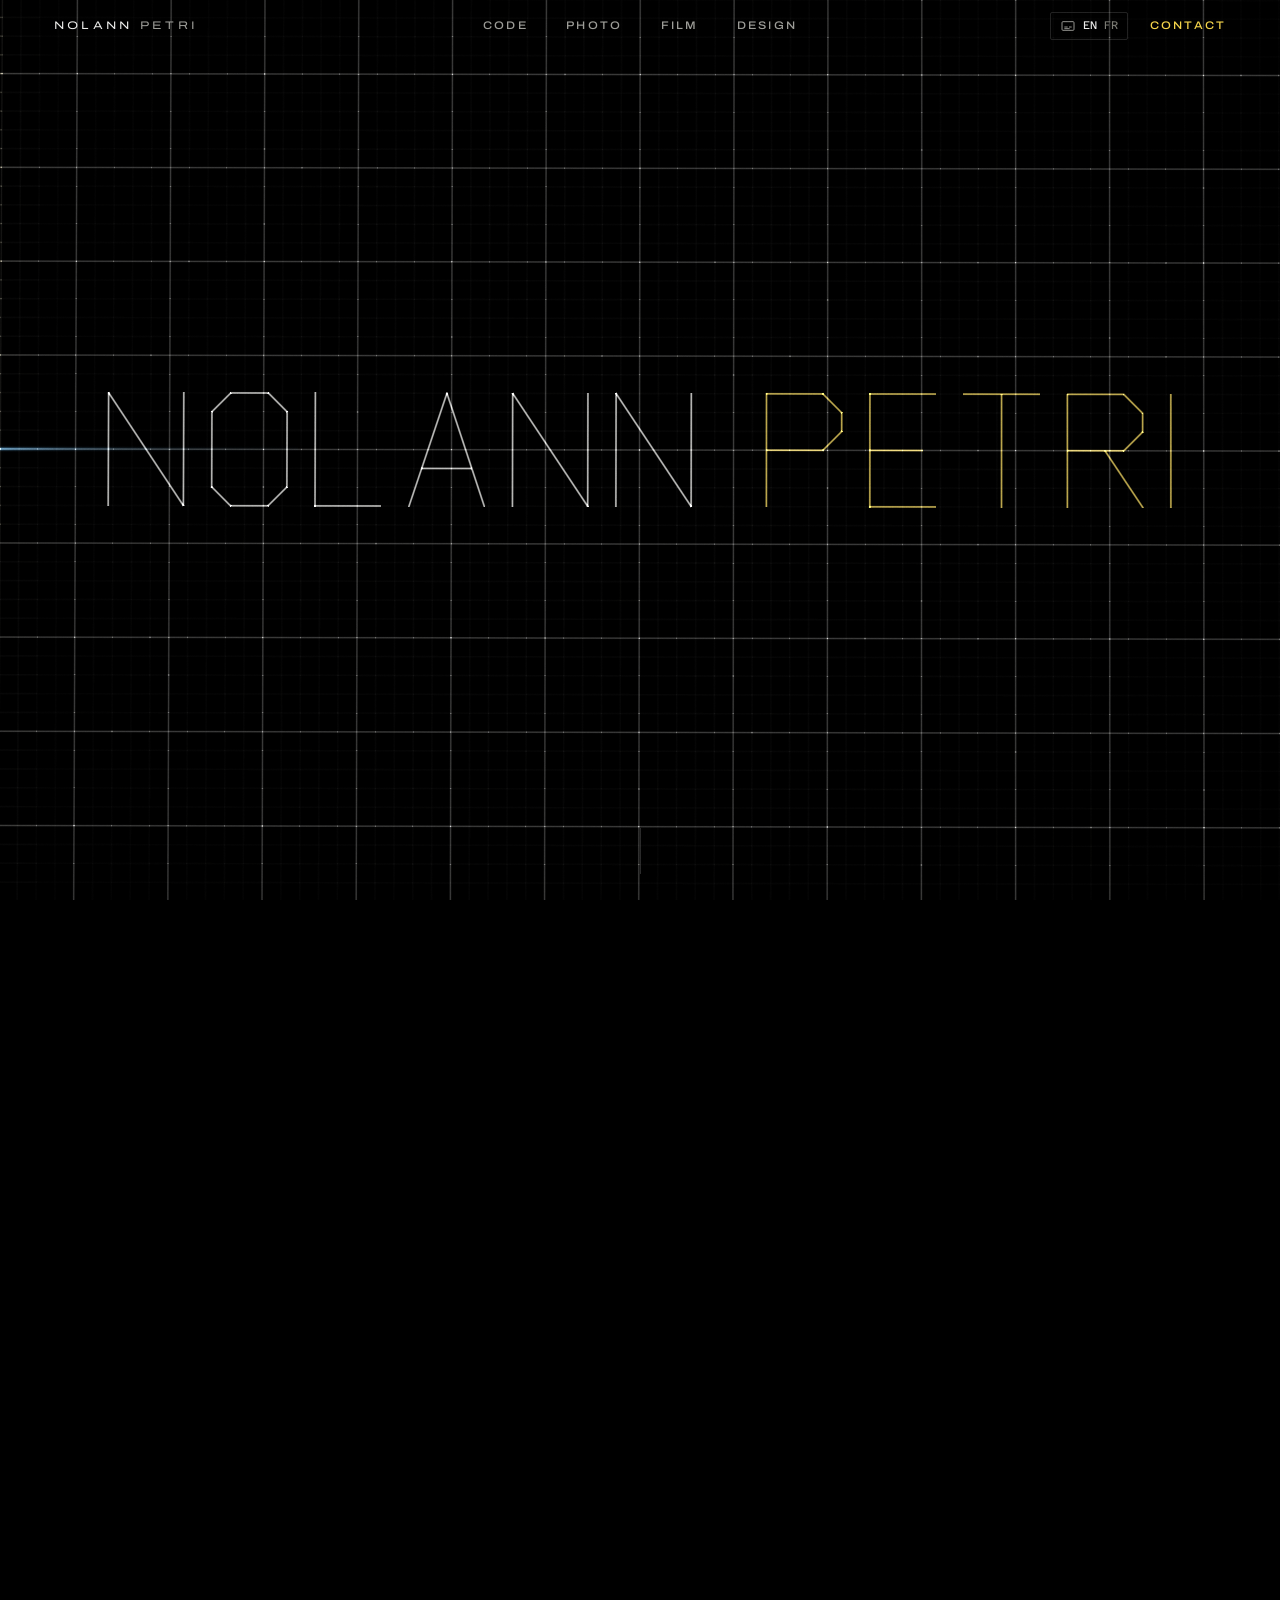
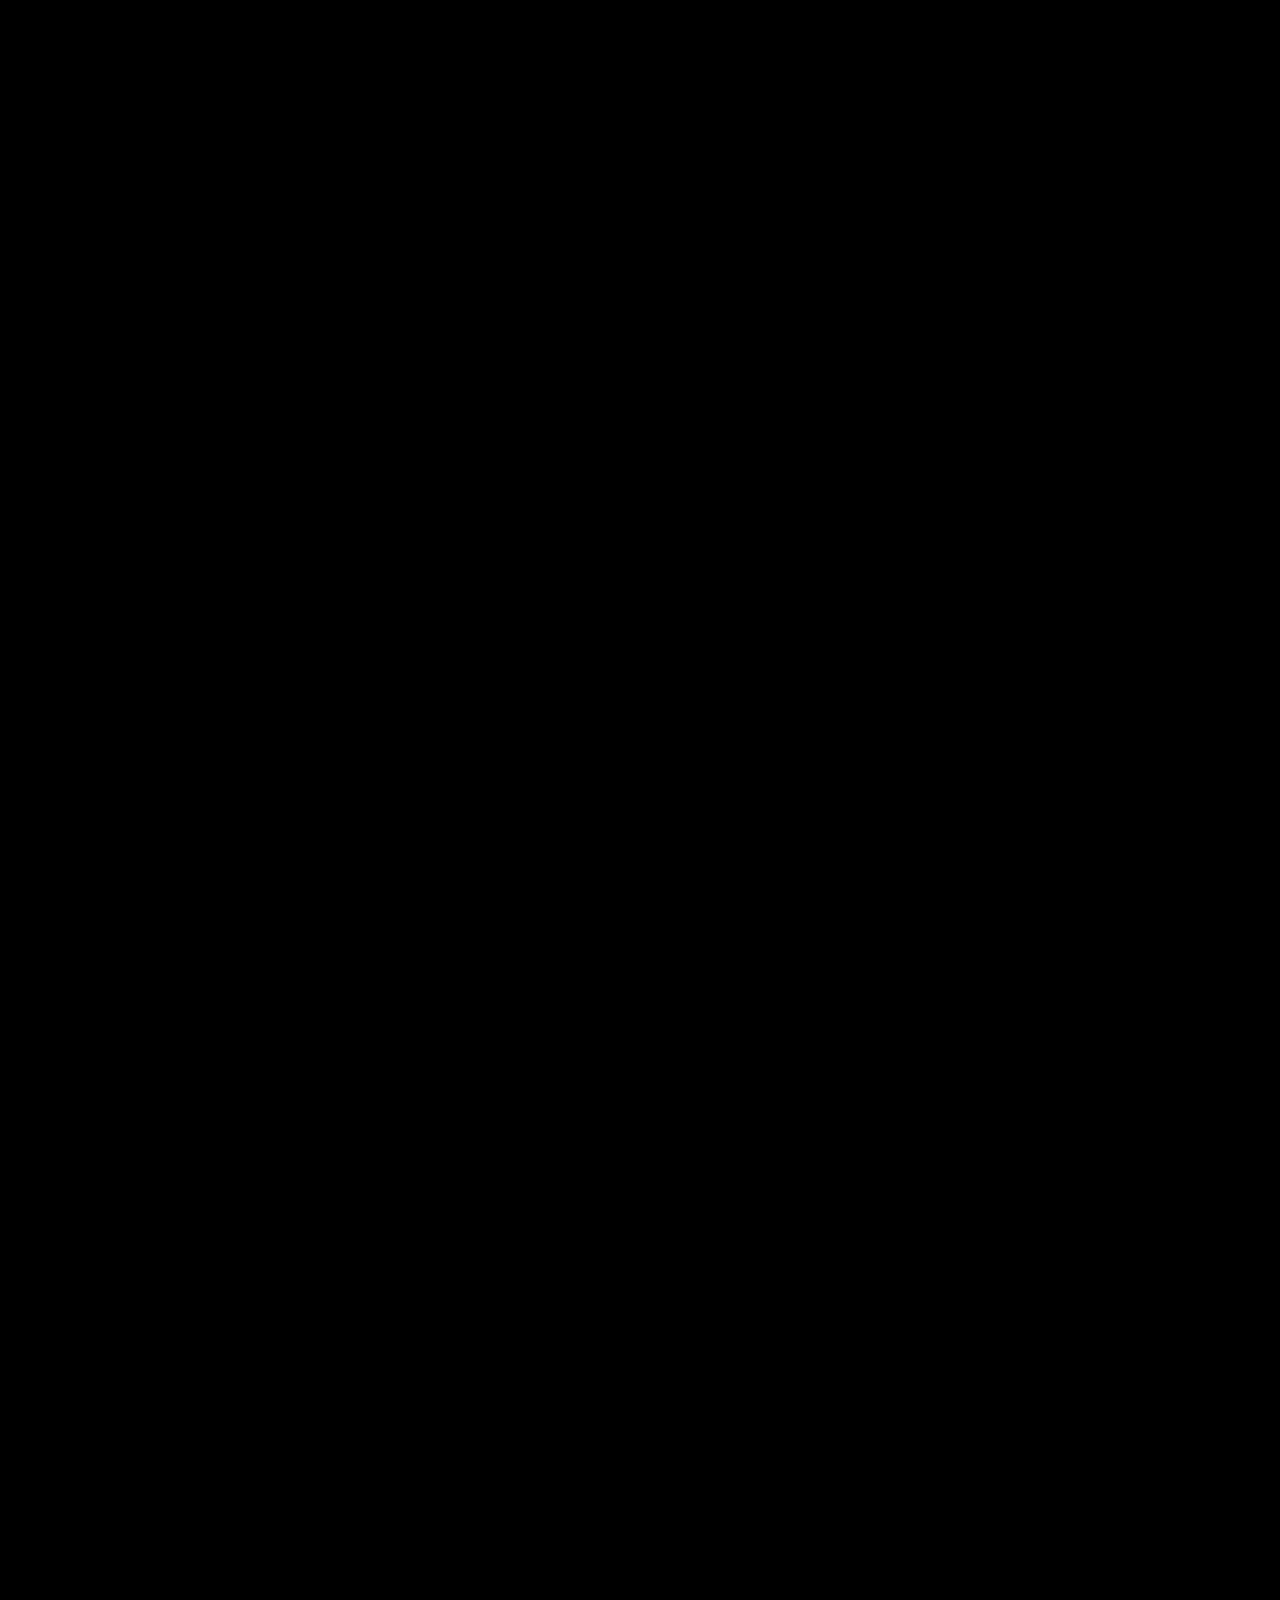
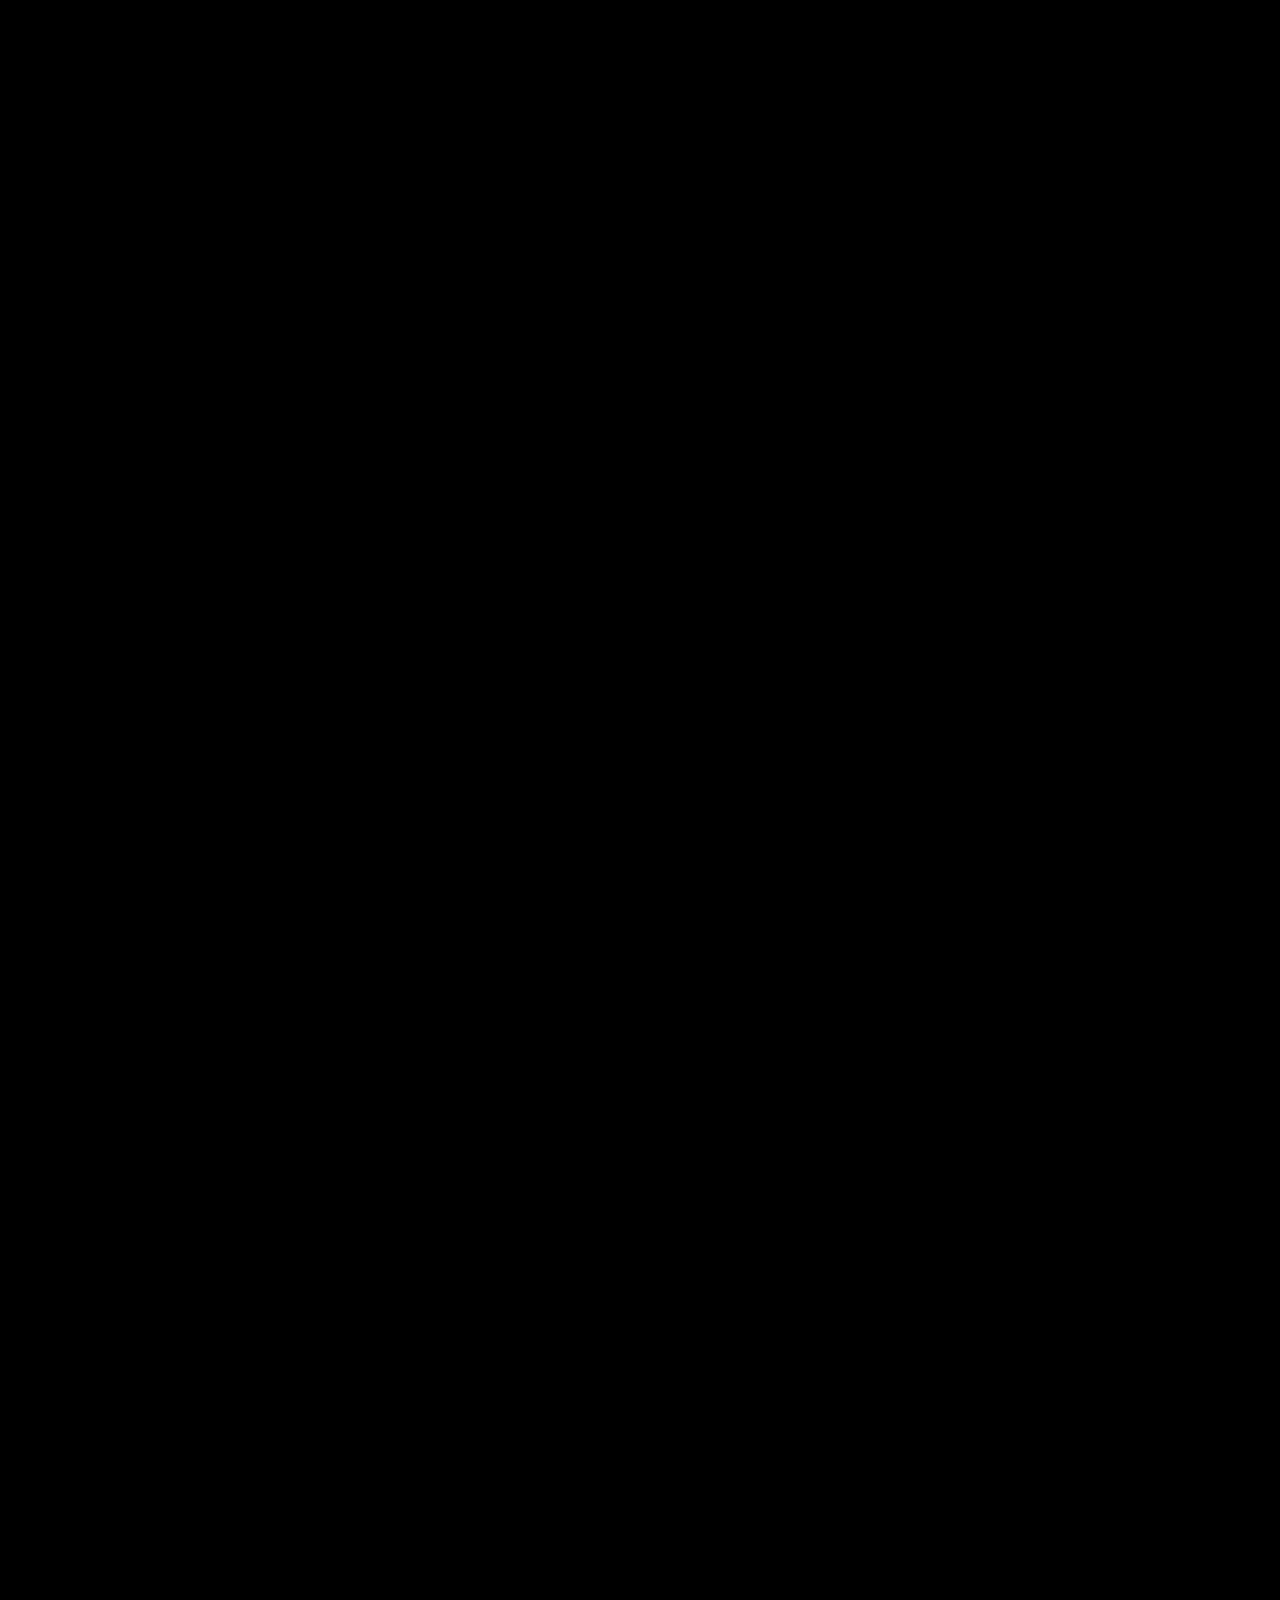
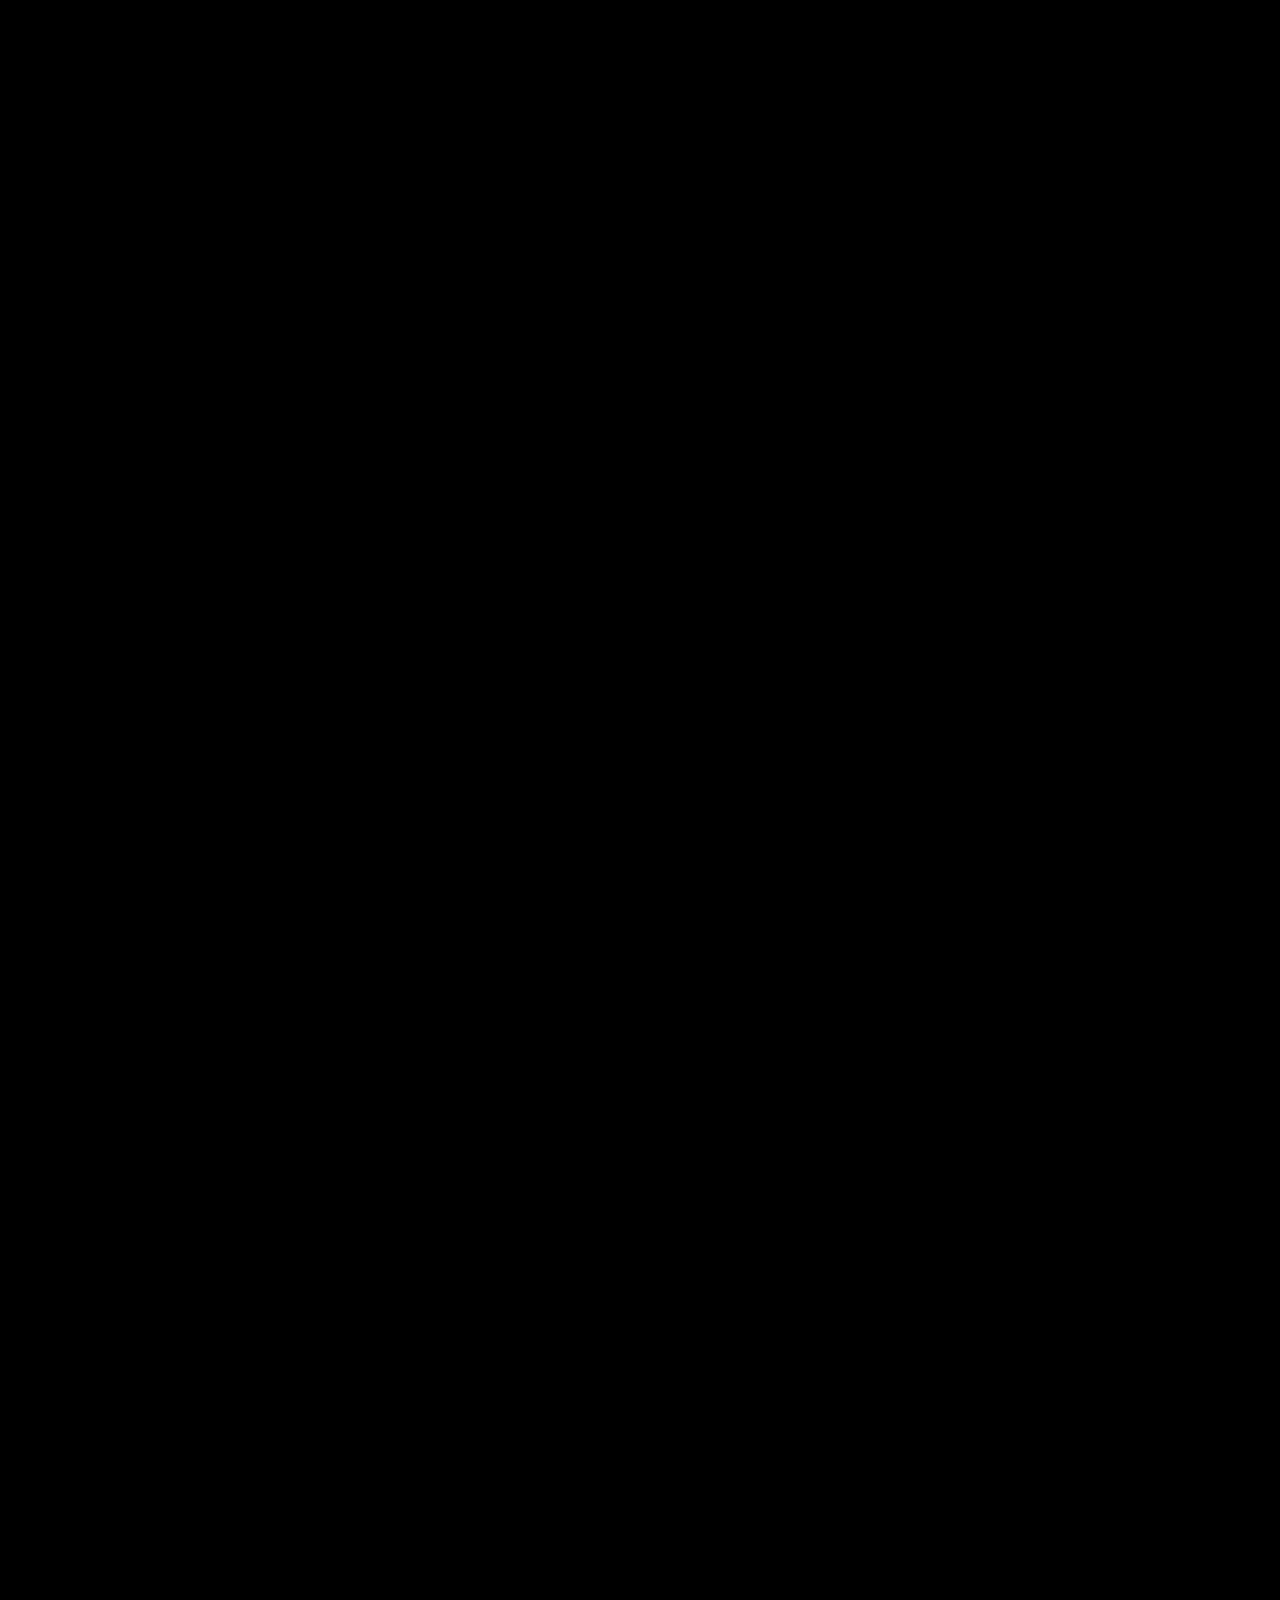
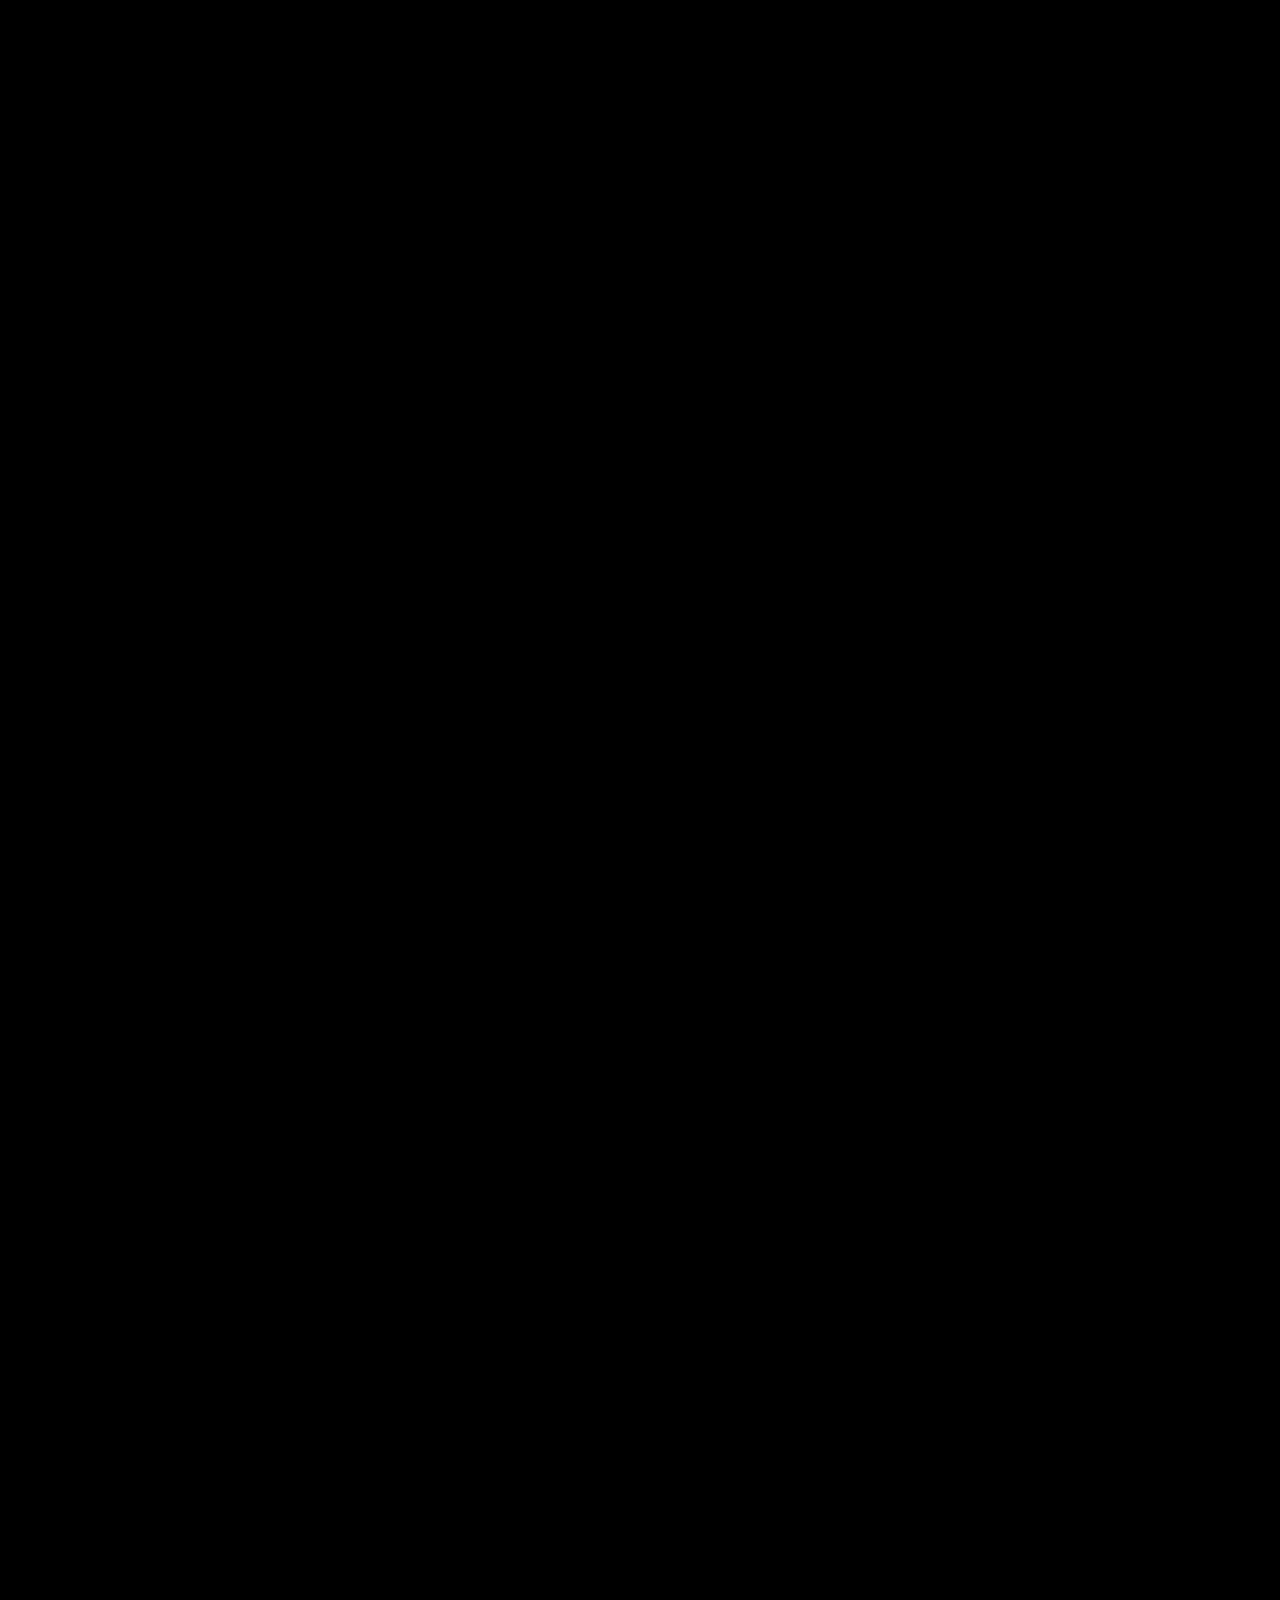
==== commit df651082: "Portfolio: LobBot (Tech Europe, 4th place), Lignes home and code reel updates Co-Authored-By: Claude" ====
--- a/index.html
+++ b/index.html
@@ -44,6 +44,13 @@
       <canvas id="lines" aria-hidden="true"></canvas>
       <svg class="exp-fallback" viewBox="0 0 640 120" aria-hidden="true"><text x="320" y="72" text-anchor="middle">NOLANN PETRI</text></svg>
       <i class="exp-cue" aria-hidden="true"></i>
+      <!-- the end of the film: where to go next -->
+      <nav class="exp-menu" aria-label="Reels" data-label-fr="Bobines">
+        <a href="code.html">Code</a>
+        <a href="photo.html">Photo</a>
+        <a href="film.html">Film</a>
+        <a href="design.html">Design</a>
+      </nav>
     </div>
   </section>
 </main>
--- a/style.css
+++ b/style.css
@@ -217,7 +217,7 @@
 html.js .p-home.ready .chrome { opacity: 1; }
 html.js .p-home.ready.rolling .chrome { opacity: 0; pointer-events: none; transition-duration: .45s; }
 html.js .p-home.ready.rolling .chrome:focus-within, html.js .p-home .chrome:focus-within { opacity: 1; pointer-events: auto; transition-duration: .2s; }
-.exp { position: relative; height: 680svh; }
+.exp { position: relative; height: 920svh; }
 .exp.still { height: 100svh; }
 .exp-stage { position: sticky; top: 0; height: 100svh; overflow: clip; background: var(--black); }
 #lines { position: absolute; inset: 0; width: 100%; height: 100%; }
@@ -229,83 +229,84 @@
 .exp.moved .exp-cue, .exp.still .exp-cue { opacity: 0; }
 .exp-cue::after { content: ''; position: absolute; left: 0; top: -40%; width: 1px; height: 40%; background: var(--sub); animation: cue 2.4s var(--ease-io) infinite; }
 @keyframes cue { to { top: 100%; } }
-
-/* =================================================================
-   CODE — ORVECT on its monitor, then the edit
+/* The reels, under the name that stands at the end of the film */
+.exp-menu {
+  position: absolute; left: 0; right: 0; top: 64%; display: flex; justify-content: center; gap: clamp(28px, 6vw, 110px);
+  opacity: 0; visibility: hidden; transform: translateY(14px);
+  transition: opacity .9s var(--ease), transform .9s var(--ease), visibility 0s .9s;
+}
+.exp.menu-on .exp-menu { opacity: 1; visibility: visible; transform: none; transition: opacity .9s var(--ease), transform .9s var(--ease); }
+.exp-menu a {
+  position: relative; padding: 10px 0 12px; font-size: clamp(20px, 2.5vw, 40px); line-height: 1; font-weight: 250; font-stretch: 125%;
+  text-transform: uppercase; letter-spacing: .3em; margin-right: -.3em; color: var(--white);
+  transition: opacity .4s var(--ease), letter-spacing .8s var(--ease);
+}
+.exp-menu a::after { content: ''; position: absolute; left: 0; right: .3em; bottom: 0; height: 1px; background: var(--sub); transform: scaleX(0); transform-origin: left; transition: transform .6s var(--ease); }
+.exp-menu:hover a, .exp-menu:focus-within a { opacity: .38; }
+.exp-menu a:hover, .exp-menu a:focus-visible { opacity: 1; letter-spacing: .36em; }
+.exp-menu a:hover::after, .exp-menu a:focus-visible::after { transform: scaleX(1); }
+
+/* =================================================================
+   CODE — the rushes: every project on its own monitor, playing as it reaches the middle
    ================================================================= */
 .orvect-logo { display: flex; align-items: center; gap: 14px; font-family: 'Space Grotesk', var(--f-sans); font-weight: 700; font-size: clamp(30px, 3.4vw, 52px); letter-spacing: .02em; line-height: 1; }
 .orvect-logo svg { width: 1.3em; height: auto; fill: var(--orvect); }
-.ov { display: grid; grid-template-columns: minmax(0, 1fr) minmax(0, 1.25fr); gap: clamp(32px, 5vw, 88px); padding-bottom: clamp(80px, 14vh, 160px); }
-.ov-tag { margin: 22px 0 30px; font-size: 18px; line-height: 1.45; max-width: 34ch; }
-.ov-steps { margin-top: 56px; }
-.ov-step { min-height: 46vh; padding: 28px 0; border-top: 1px solid var(--line); display: grid; align-content: start; gap: 12px; }
-.ov-step h3 { font-size: 18px; font-weight: 500; font-stretch: 108%; }
-.ov-step p { color: var(--dim); max-width: 50ch; }
-.ov-step h3 { color: var(--dim); transition: color .4s; }
-.ov-step.on h3 { color: var(--white); }
-.ov-monitor { position: relative; }
-.monitor { position: sticky; top: calc(var(--ch) + 8vh); }
-.monitor-bar, .viewer-bar { display: flex; justify-content: space-between; gap: 12px; padding: 9px 12px; background: var(--ink-2); border: 1px solid var(--line); border-bottom: 0; font-family: var(--f-mono); font-size: 11px; color: var(--dim); }
-.monitor-stack { position: relative; aspect-ratio: 16 / 10; background: var(--ink); border: 1px solid var(--line); overflow: clip; }
-.monitor-stack > * { position: absolute; inset: 0; width: 100%; height: 100%; object-fit: cover; opacity: 0; transition: opacity .7s var(--ease); }
-.monitor-stack > .on { opacity: 1; }
-
-.suite { padding-bottom: 40px; }
-.suite-head { display: flex; justify-content: space-between; align-items: baseline; flex-wrap: wrap; gap: 8px 32px; }
-.suite-head .card-title { margin-bottom: 24px; }
-.suite-help { color: var(--dim); font-size: 13px; margin-bottom: 24px; }
-.nle { display: grid; grid-template-columns: minmax(0, 1.6fr) minmax(300px, 1fr); gap: 1px; background: var(--line); border: 1px solid var(--line); padding-inline: 0; max-width: calc(1560px - 2 * var(--gut)); width: calc(100% - 2 * var(--gut)); }
-.viewer, .inspector, .timeline { background: var(--ink); }
-.viewer-bar { border: 0; border-bottom: 1px solid var(--line); background: var(--ink); }
-.viewer-bar .tc { color: var(--sub); }
-.viewer-url { overflow: hidden; text-overflow: ellipsis; white-space: nowrap; }
-.viewer-screen { position: relative; aspect-ratio: 16 / 10; background: #000; }
-.viewer-screen video, .viewer-screen iframe { position: absolute; inset: 0; width: 100%; height: 100%; border: 0; object-fit: cover; background: #000; }
-.viewer-screen iframe { background: #fff; }
-.viewer-loading { position: absolute; inset: auto 0 0; padding: 10px 12px; font-family: var(--f-mono); font-size: 11px; color: var(--sub); background: rgb(0 0 0 / .7); opacity: 0; transition: opacity .3s; pointer-events: none; }
-.viewer.loading .viewer-loading { opacity: 1; }
-.inspector { padding: 22px 24px 26px; display: grid; align-content: start; gap: 16px; min-height: 100%; }
-.inspector h3 { font-size: clamp(20px, 1.7vw, 26px); line-height: 1.15; font-weight: 400; font-stretch: 112%; }
-.inspector .meta { font-size: 12.5px; font-stretch: 90%; color: var(--dim); display: flex; align-items: center; gap: 10px; }
-.inspector .meta i { width: 8px; height: 8px; border-radius: 1px; background: var(--c, var(--dim)); }
-.inspector .facts { display: grid; gap: 12px; }
-.inspector .facts dt { font-size: 11px; font-weight: 500; font-stretch: 78%; text-transform: uppercase; letter-spacing: .2em; color: var(--dim); margin-bottom: 3px; }
-.inspector .facts dd { font-size: 13.5px; line-height: 1.55; }
-.inspector .stack { font-family: var(--f-mono); font-size: 11px; color: var(--dim); }
-.inspector .actions { margin-top: 4px; }
-.inspector .btn { min-height: 38px; }
-
-.timeline { grid-column: 1 / -1; position: relative; overflow-x: auto; overflow-y: clip; padding-bottom: 12px; --lab: 128px; user-select: none; -webkit-user-select: none; touch-action: pan-x; }
-.tl-ruler { position: sticky; top: 0; display: grid; grid-template-columns: 1fr 1fr; margin-left: var(--lab); height: 28px; border-bottom: 1px solid var(--line); min-width: 880px; background-image: repeating-linear-gradient(90deg, var(--line) 0 1px, transparent 1px calc(100% / 24)); background-size: 100% 6px; background-repeat: no-repeat; background-position: bottom; }
-.tl-ruler span { font-family: var(--f-mono); font-size: 11px; color: var(--dim); padding: 5px 8px; border-left: 1px solid var(--line-2); }
-.tl-tracks { display: grid; min-width: calc(880px + var(--lab)); }
-.track { display: grid; grid-template-columns: var(--lab) 1fr; height: 62px; border-bottom: 1px solid rgb(255 255 255 / .06); }
-.track-label { position: sticky; left: 0; z-index: 2; display: flex; align-items: center; gap: 8px; padding: 0 12px; background: var(--ink); border-right: 1px solid var(--line); font-size: 11px; font-weight: 500; font-stretch: 80%; text-transform: uppercase; letter-spacing: .16em; color: var(--dim); }
-.track-label b { font-family: var(--f-mono); font-weight: 400; color: var(--faint); letter-spacing: 0; }
-.track-label i { width: 8px; height: 8px; border-radius: 1px; background: var(--c); }
-.lane { position: relative; }
-.clip {
-  position: absolute; top: 7px; bottom: 7px; min-width: 40px; overflow: clip; border-radius: 2px; text-align: left;
-  background-color: var(--ink-3); background-image: var(--thumb); background-size: auto 100%; background-repeat: repeat-x;
-  box-shadow: inset 0 2px 0 var(--c), inset 0 0 0 1px rgb(255 255 255 / .08);
-  transition: box-shadow .3s, filter .3s;
-  filter: saturate(.25) brightness(.55);
-}
-.clip span { position: absolute; left: 0; right: 0; bottom: 0; padding: 14px 8px 5px; font-size: 11px; font-weight: 500; line-height: 1.2; background: linear-gradient(transparent, rgb(0 0 0 / .85)); white-space: nowrap; overflow: hidden; text-overflow: ellipsis; }
-.clip:hover { filter: saturate(.7) brightness(.85); }
-.clip[aria-pressed="true"] { filter: none; box-shadow: inset 0 2px 0 var(--c), inset 0 0 0 1px var(--white); }
-.playhead { position: absolute; top: 0; bottom: 12px; left: var(--lab); width: 17px; margin-left: -8px; z-index: 3; touch-action: none; }
-.playhead::before { content: ''; position: absolute; left: 8px; top: 0; bottom: 0; width: 1px; background: var(--sub); }
-.playhead i { position: absolute; left: 1px; top: 4px; width: 15px; height: 18px; background: var(--sub); clip-path: polygon(0 0, 100% 0, 100% 62%, 50% 100%, 0 62%); }
-.playhead:focus-visible { outline-offset: 0; }
-.projects { display: grid; gap: 1px; }
-.js-suite .projects { display: none; }
-.proj { padding: 26px 0; border-top: 1px solid var(--line); display: grid; gap: 10px; }
-.proj h3 { font-size: 20px; font-weight: 400; font-stretch: 112%; }
-.proj .meta { font-size: 12.5px; color: var(--dim); }
-.proj .stack { font-family: var(--f-mono); font-size: 11px; color: var(--dim); }
-.proj .facts { display: grid; gap: 8px; max-width: 70ch; }
-.proj .facts dt { font-size: 11px; text-transform: uppercase; letter-spacing: .2em; color: var(--dim); }
+
+.rushes { display: grid; padding-bottom: clamp(110px, 18vh, 200px); }
+.rushes > * + * { margin-top: clamp(88px, 14vh, 150px); }
+.rushes > .chap + .rush { margin-top: clamp(40px, 6vh, 64px); }
+.rushes > .rush + .chap { margin-top: clamp(120px, 20vh, 220px); }
+.chap, .rush { display: grid; grid-template-columns: repeat(12, minmax(0, 1fr)); column-gap: clamp(20px, 2.6vw, 44px); align-items: start; }
+.chap { padding-top: 30px; border-top: 1px solid var(--line); row-gap: 22px; }
+.chap > h2 { grid-column: 1 / span 7; }
+.chap-body { grid-column: 9 / -1; display: grid; gap: 26px; }
+.chap-h { font-size: clamp(22px, 2.2vw, 36px); line-height: 1.15; font-weight: 300; font-stretch: 125%; text-transform: uppercase; letter-spacing: .18em; text-wrap: balance; }
+.chap-line { font-size: 18px; line-height: 1.45; max-width: 34ch; }
+.chap-orvect .orvect-logo { font-size: clamp(40px, 5vw, 76px); }
+
+.rush-mon { grid-column: 1 / span 8; }
+.mon-bar { display: flex; justify-content: space-between; gap: 12px; padding: 9px 12px; background: var(--ink); border: 1px solid var(--line); border-bottom: 0; font-family: var(--f-mono); font-size: 11px; line-height: 1.3; color: var(--dim); }
+.mon-url { overflow: hidden; text-overflow: ellipsis; white-space: nowrap; }
+.mon-bar .tc { flex: none; transition: color .5s var(--ease); }
+.rush.on .mon-bar .tc { color: var(--sub); }
+.mon-screen { position: relative; aspect-ratio: 16 / 10; background: var(--ink); border: 1px solid var(--line); overflow: clip; }
+.mon-screen video, .mon-screen iframe { position: absolute; inset: 0; width: 100%; height: 100%; border: 0; object-fit: cover; }
+.mon-screen iframe { background: #fff; }
+.mon-loading { position: absolute; inset: auto 0 0; padding: 10px 12px; font-family: var(--f-mono); font-size: 11px; color: var(--sub); background: rgb(0 0 0 / .72); opacity: 0; transition: opacity .3s; pointer-events: none; }
+.rush.loading .mon-loading { opacity: 1; }
+/* off air: the monitor holds its frame, dimmed */
+.js-rushes .mon-screen video { transition: filter .8s var(--ease); }
+.js-rushes .rush:not(.on) .mon-screen video { filter: brightness(.4) saturate(.5); }
+
+.rush-copy { grid-column: 9 / -1; display: grid; gap: 14px; align-content: start; padding-top: 34px; }
+.rush h3 { font-size: clamp(22px, 2vw, 30px); line-height: 1.15; font-weight: 400; font-stretch: 112%; text-wrap: balance; }
+.rush .meta { display: flex; align-items: center; gap: 10px; margin-top: -4px; font-size: 12.5px; font-stretch: 90%; color: var(--dim); }
+.rush .meta i { flex: none; width: 8px; height: 8px; background: var(--c); }
+.rush[data-track="company"] { --c: var(--track-company); }
+.rush[data-track="client"] { --c: var(--track-client); }
+.rush[data-track="hack"] { --c: var(--track-hack); }
+.rush[data-track="tools"] { --c: var(--track-tools); }
+.facts { display: grid; gap: 12px; margin-top: 6px; }
+.facts dt { font-size: 11px; line-height: 1.3; font-weight: 500; font-stretch: 78%; text-transform: uppercase; letter-spacing: .22em; color: var(--dim); margin-bottom: 3px; }
+.facts dd { font-size: 13.5px; line-height: 1.55; max-width: 52ch; }
+.stack { font-family: var(--f-mono); font-size: 11px; line-height: 1.5; color: var(--dim); }
+.rush .actions { margin-top: 6px; }
+/* the rush on air owns the one yellow action */
+.rush.on .btn.live { background: var(--sub); color: #000; border-color: var(--sub); }
+.rush.on .btn.live:hover { background: var(--white); border-color: var(--white); }
+
+.more > .chap-h { padding-top: 30px; border-top: 1px solid var(--line); margin-bottom: 44px; }
+.more-list { display: grid; grid-template-columns: repeat(3, minmax(0, 1fr)); gap: 56px clamp(20px, 2.6vw, 44px); }
+.more-item { display: grid; gap: 6px; align-content: start; }
+.more-screen { position: relative; display: block; aspect-ratio: 16 / 10; margin-bottom: 10px; background: var(--ink); border: 1px solid var(--line); overflow: clip; transition: border-color .4s var(--ease); }
+.more-screen video { position: absolute; inset: 0; width: 100%; height: 100%; object-fit: cover; }
+.more-item:hover .more-screen, .more-item:focus-visible .more-screen { border-color: var(--line-2); }
+.more-item h3 { font-size: 17px; line-height: 1.25; font-weight: 400; font-stretch: 112%; }
+.more-item h3 .nw { white-space: nowrap; }
+.more-item h3 .ico { display: inline-block; margin-left: 8px; vertical-align: -1px; color: var(--dim); transition: color .3s, transform .4s var(--ease); }
+.more-item:hover h3 .ico, .more-item:focus-visible h3 .ico { color: var(--white); transform: translate(2px, -2px); }
+.more-item .meta { font-size: 12.5px; font-stretch: 90%; color: var(--dim); }
+.more-line { font-size: 13.5px; line-height: 1.5; color: var(--dim); max-width: 46ch; }
 
 /* =================================================================
    PHOTO — Col de l'Est, then the strip
@@ -330,15 +331,18 @@
 
 .reel { position: relative; }
 .reel-pin { position: sticky; top: 0; height: 100svh; display: flex; align-items: center; overflow: clip; perspective: 1400px; }
+/* a soft pool of light on the floor under the strip (static: nothing to repaint while it moves) */
+.reel-pin::before { content: ''; position: absolute; left: 10%; right: 10%; top: calc(50% + min(28svh, 310px)); height: 18svh; background: radial-gradient(50% 50% at 50% 0%, rgb(255 255 255 / .06), transparent 70%); pointer-events: none; }
 .reel-track { display: flex; align-items: center; gap: clamp(20px, 2.4vw, 40px); padding-inline: 12vw 30vw; transform-style: preserve-3d; will-change: transform; }
 .fr { flex: none; display: grid; gap: 12px; transform-origin: 50% 50%; will-change: transform; }
 .fr-hit { display: block; }
-.fr img { height: min(56svh, 620px); width: auto; background: var(--ink); -webkit-box-reflect: below 10px linear-gradient(transparent 76%, rgb(0 0 0 / .22)); transition: filter .5s var(--ease); }
+.fr img { height: min(56svh, 620px); width: auto; background: var(--ink); }
+.fr-hit { position: relative; }
+/* frames away from the gate sink into the dark; --lit is set every frame from their distance to the centre */
+.fr-hit::after { content: ''; position: absolute; inset: 0; background: #000; opacity: calc((1 - var(--lit, 0)) * .5); pointer-events: none; }
 .fr figcaption { display: grid; gap: 3px; font-size: 12.5px; color: var(--white); max-width: 34ch; }
 .fr .edge { font-size: 11px; color: var(--faint); }
-.fr:not(.near) img { filter: brightness(.55) saturate(.6); }
-.fr:not(.near) figcaption { opacity: .35; }
-.fr figcaption { transition: opacity .5s var(--ease); }
+.fr figcaption { opacity: calc(.3 + .7 * var(--lit, 0)); }
 .slate { flex: none; width: clamp(240px, 26vw, 420px); padding-right: 3vw; display: grid; gap: 18px; align-content: center; }
 .slate h2 { font-size: clamp(22px, 2.2vw, 36px); line-height: 1.15; font-weight: 300; font-stretch: 125%; text-transform: uppercase; letter-spacing: .18em; }
 .slate-meta { display: grid; gap: 4px; font-size: 12.5px; font-stretch: 90%; color: var(--dim); }
@@ -448,7 +452,9 @@
    Responsive
    ================================================================= */
 @media (max-width: 1100px) {
-  .nle { grid-template-columns: 1fr; }
+  .rush-mon, .chap > h2 { grid-column: 1 / span 7; }
+  .rush-copy, .chap-body { grid-column: 8 / -1; }
+  .more-list { grid-template-columns: repeat(2, minmax(0, 1fr)); }
   .films { grid-template-columns: repeat(3, minmax(0, 1fr)); }
 }
 @media (max-width: 860px) {
@@ -462,10 +468,13 @@
   .reels a { padding: 14px 10px; }
   body { padding-bottom: calc(52px + env(safe-area-inset-bottom)); }
   .exp-cue { bottom: calc(52px + 24px + env(safe-area-inset-bottom)); }
-  .ov { grid-template-columns: 1fr; }
-  .ov-monitor { order: -1; position: sticky; top: var(--ch); z-index: 3; background: var(--black); padding-bottom: 12px; }
-  .monitor { position: static; }
-  .ov-step { min-height: 0; padding: 22px 0; }
+  .exp-menu { top: 58%; display: grid; grid-template-columns: 1fr 1fr; gap: 26px 20px; justify-items: center; padding-inline: var(--gut); }
+  .exp-menu a { font-size: 21px; letter-spacing: .24em; margin-right: -.24em; }
+  .rush-mon, .rush-copy, .chap > h2, .chap-body { grid-column: 1 / -1; }
+  .rush-copy { padding-top: 22px; }
+  .rushes > * + * { margin-top: 80px; }
+  .rushes > .chap + .rush { margin-top: 36px; }
+  .rushes > .rush + .chap { margin-top: 112px; }
   .cde-copy { grid-column: 1 / -1; padding-top: 24px; }
   .cde-still { grid-column: 1 / span 8; margin-top: 16px; }
   .cde-vert { grid-column: 9 / -1; margin-top: 16px; }
@@ -495,6 +504,11 @@
   .film-d { display: none; }
   .transport { gap: 10px; }
   .panel { grid-column: 1 / -1; }
+  .more-list { grid-template-columns: 1fr; gap: 28px; }
+  .more-item { grid-template-columns: minmax(0, 1fr) minmax(0, 1.15fr); column-gap: 14px; }
+  .more-screen { grid-row: 1 / span 4; margin: 0; align-self: start; }
+  .more-item h3 { font-size: 15.5px; }
+  .more-line { grid-column: 2; }
   .cde-still, .cde-vert { grid-column: 1 / -1; }
   .cde-vert { width: 60%; justify-self: center; }
   .roll-list { text-align: center; }
@@ -510,8 +524,9 @@
   .reel { height: auto !important; }
   .reel-track { flex-wrap: wrap; transform: none !important; padding: 0 var(--gut); gap: 24px; }
   .fr { transform: none !important; }
-  .fr img { height: 38svh; -webkit-box-reflect: unset; filter: none !important; }
+  .fr img { height: 38svh; filter: none !important; }
   .fr figcaption { opacity: 1 !important; }
+  .fr-hit::after { display: none; }
   .slate { width: 100%; padding-top: 48px; }
   .reel-read { display: none; }
 }
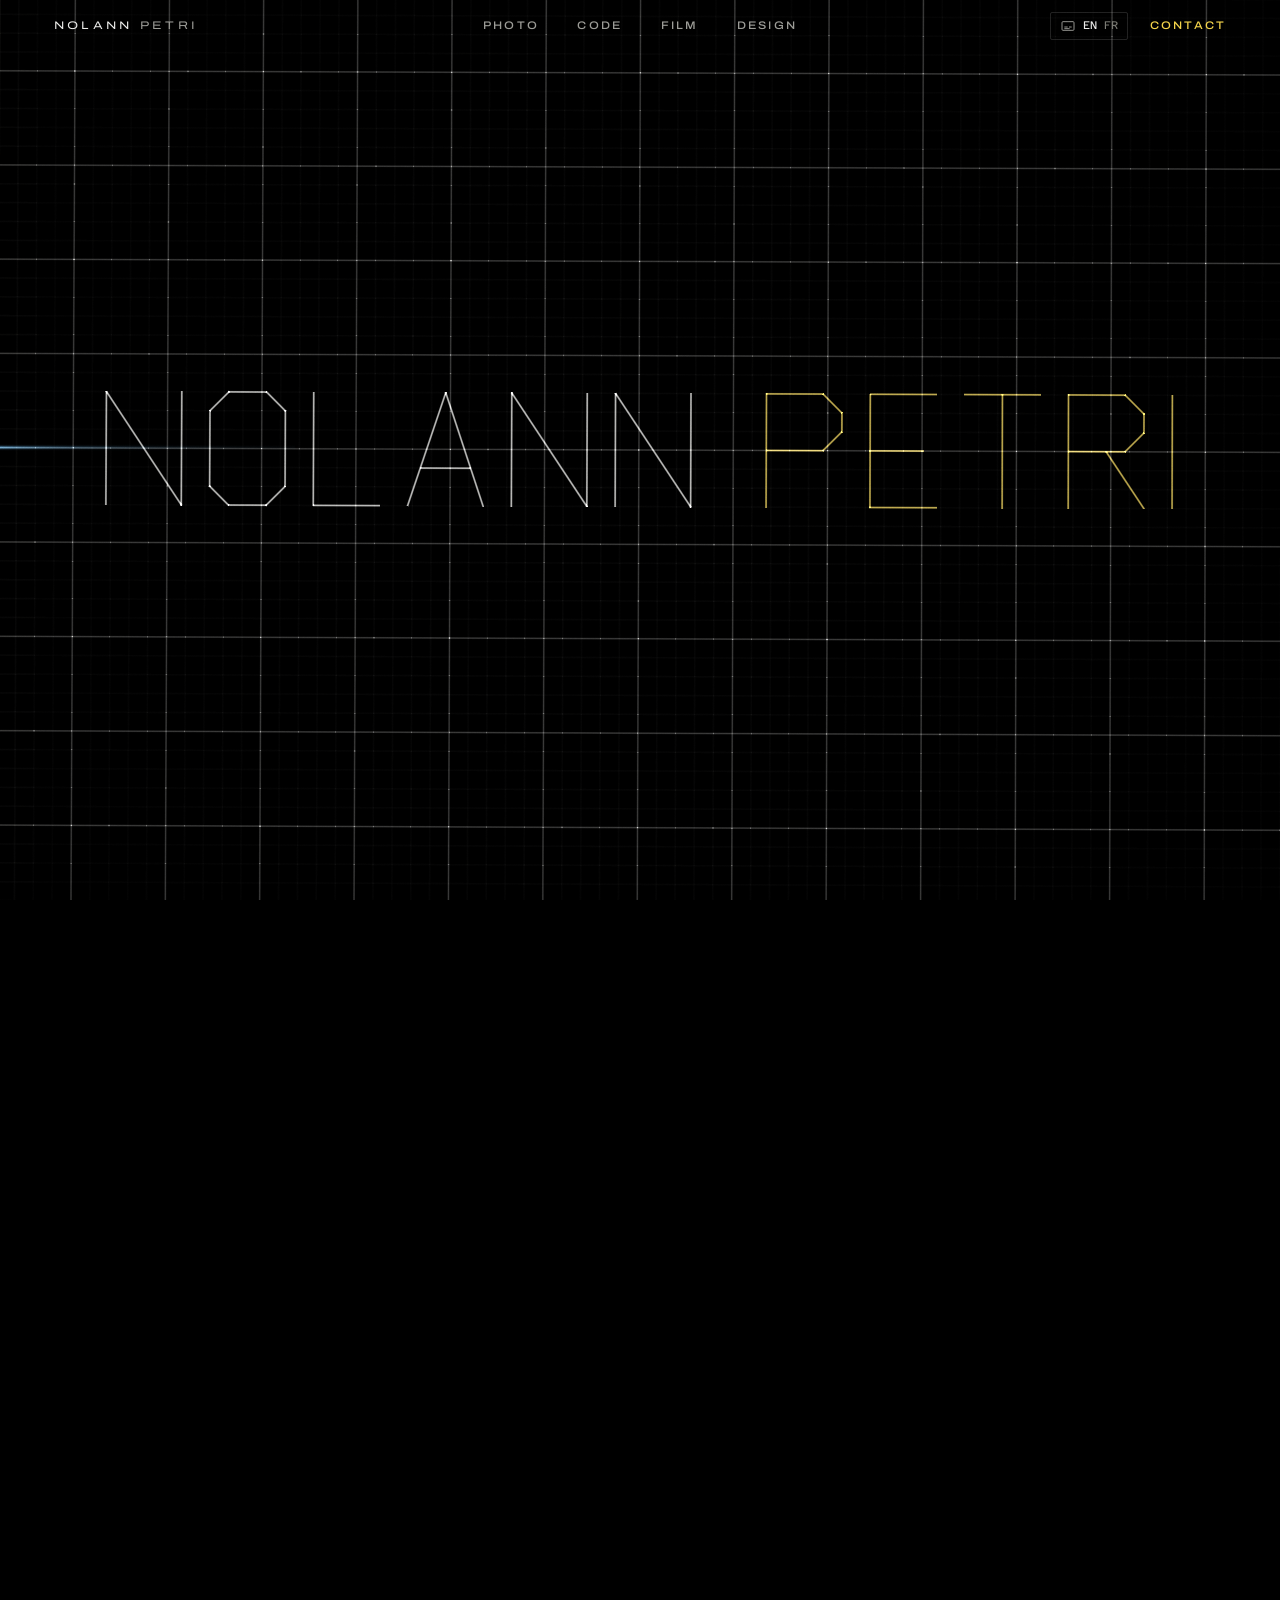
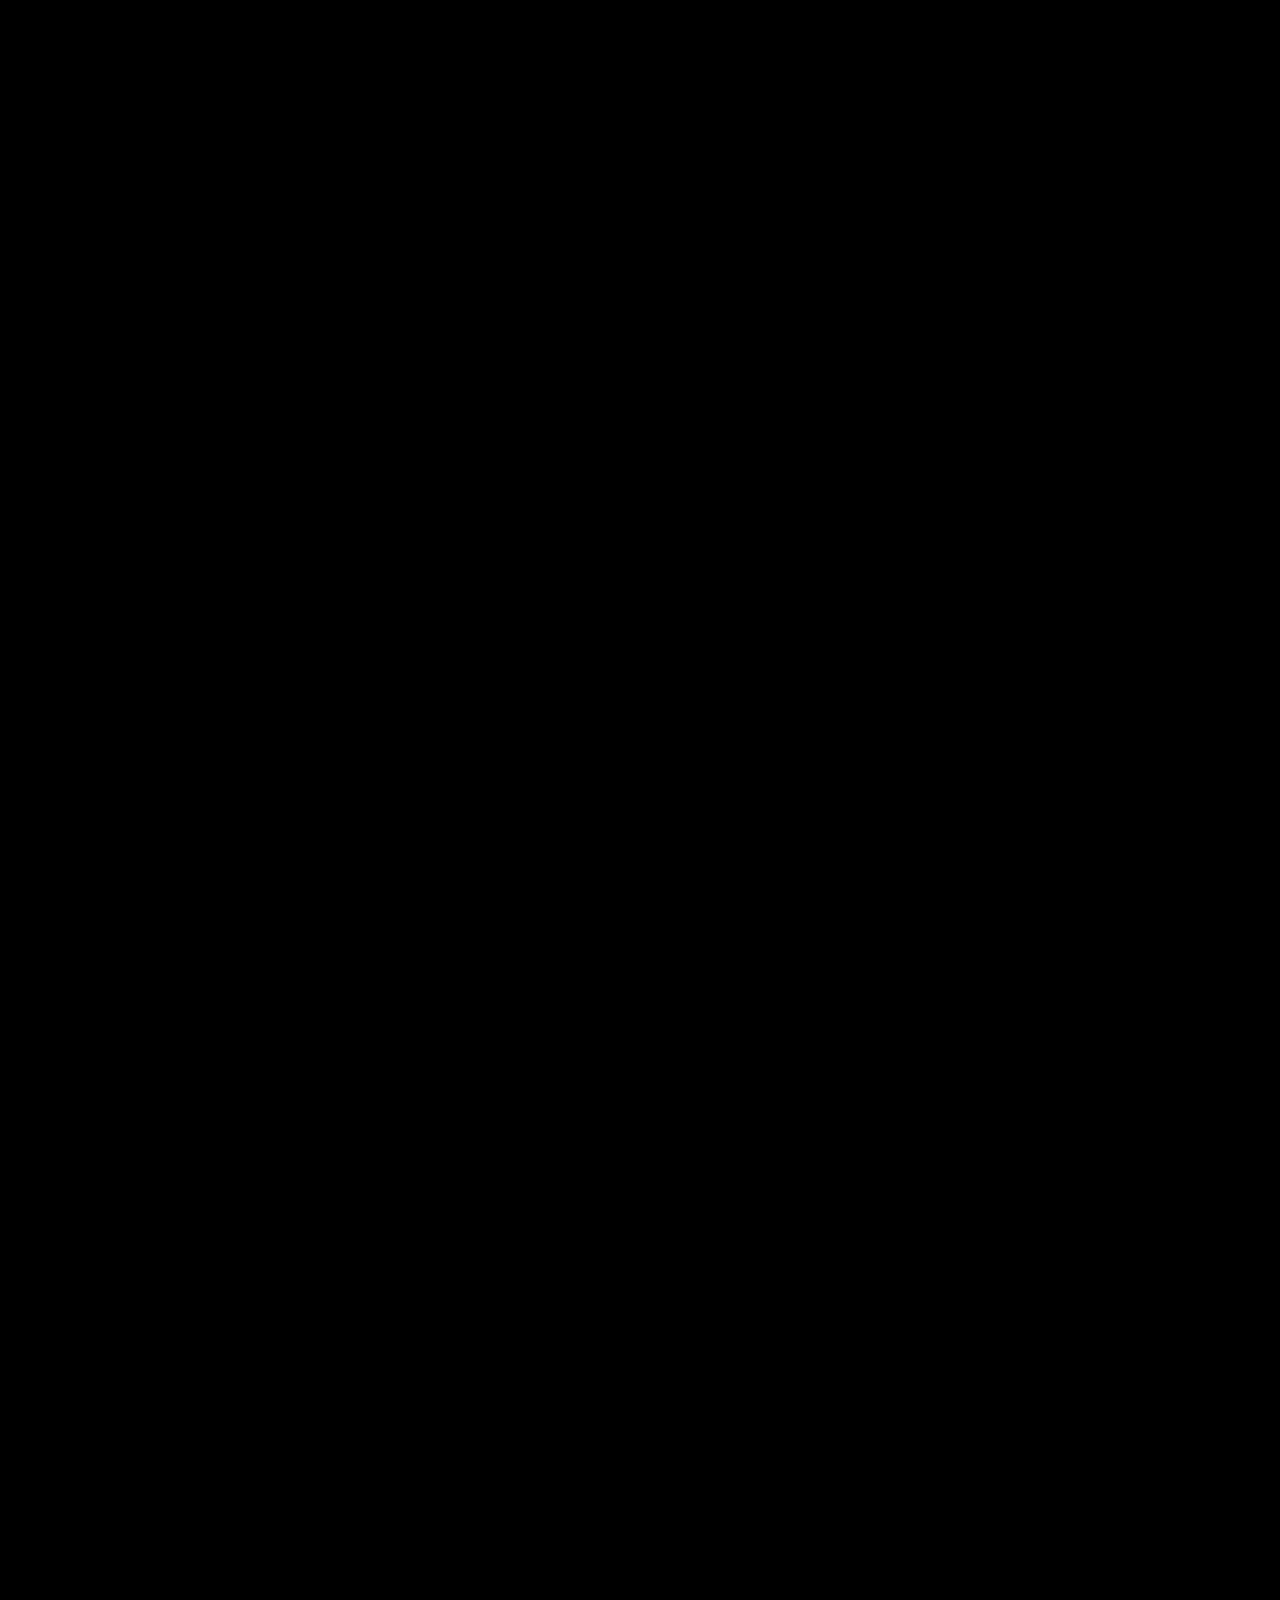
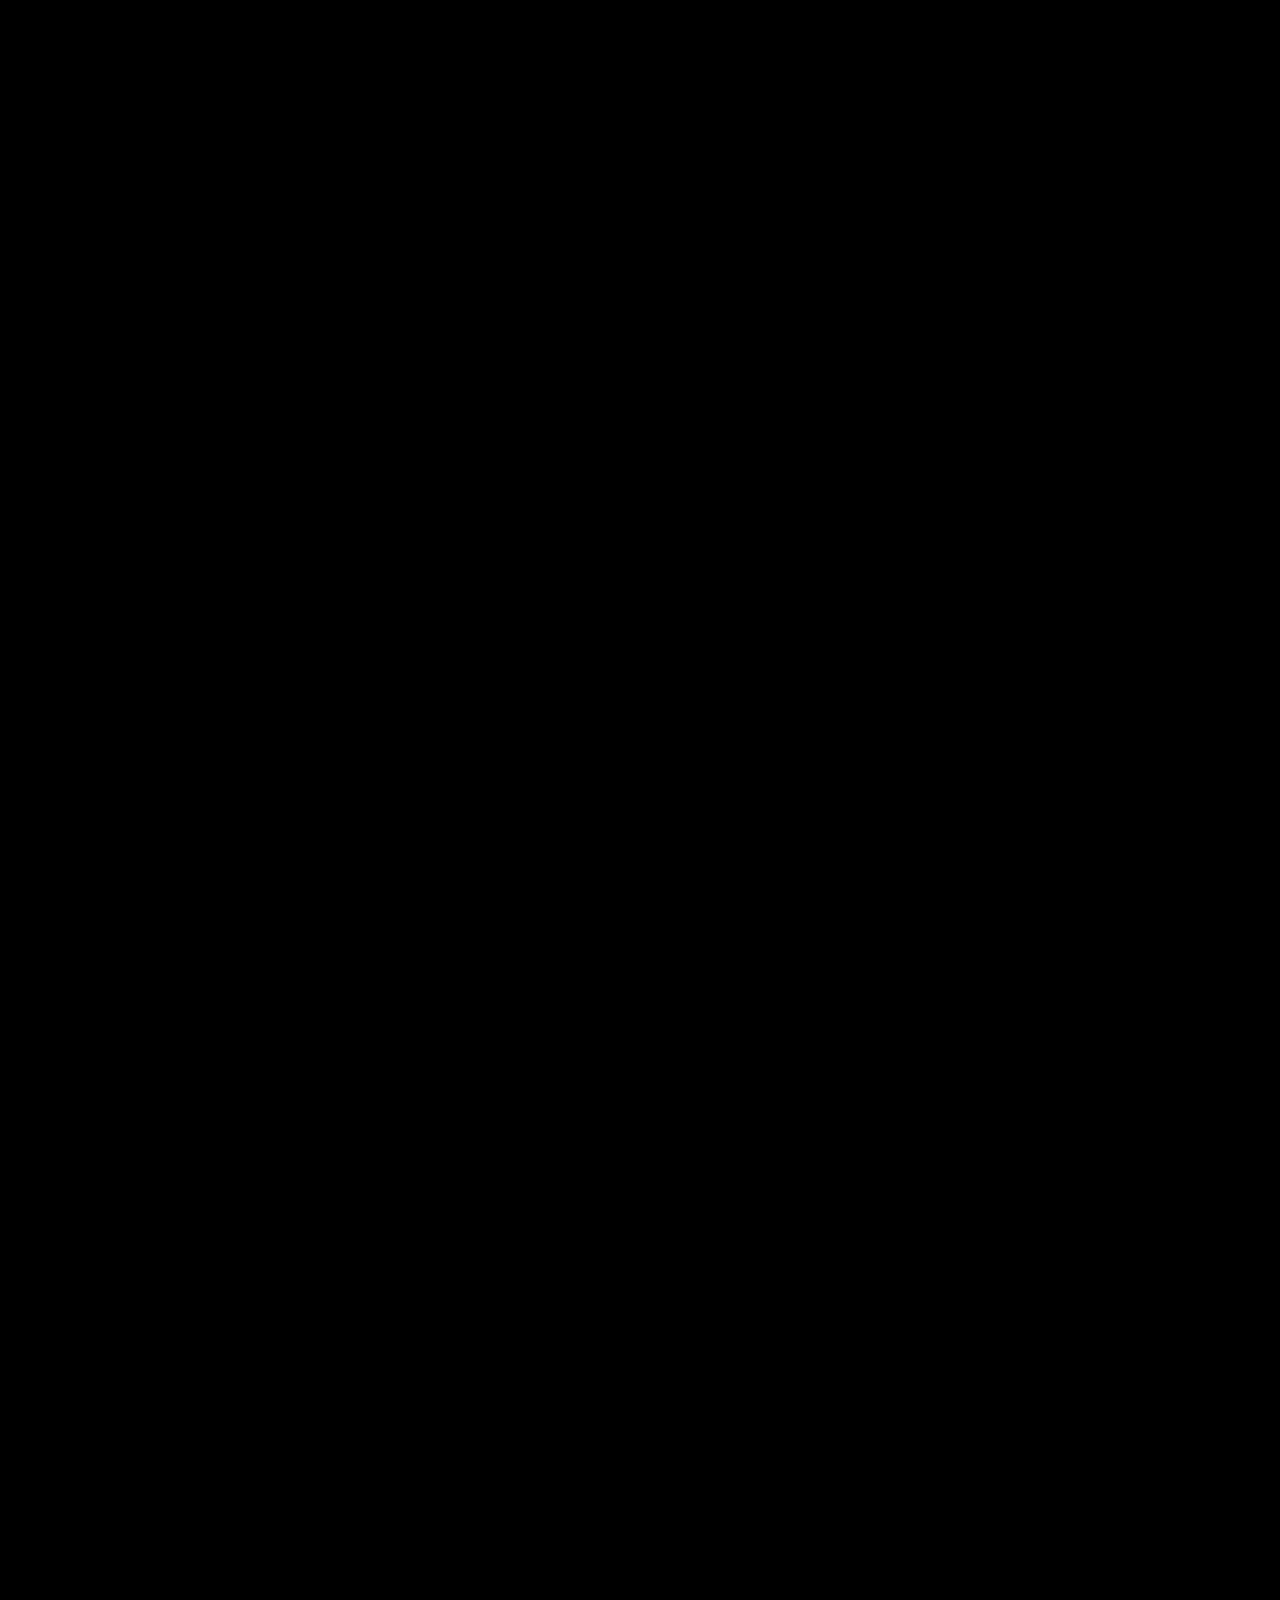
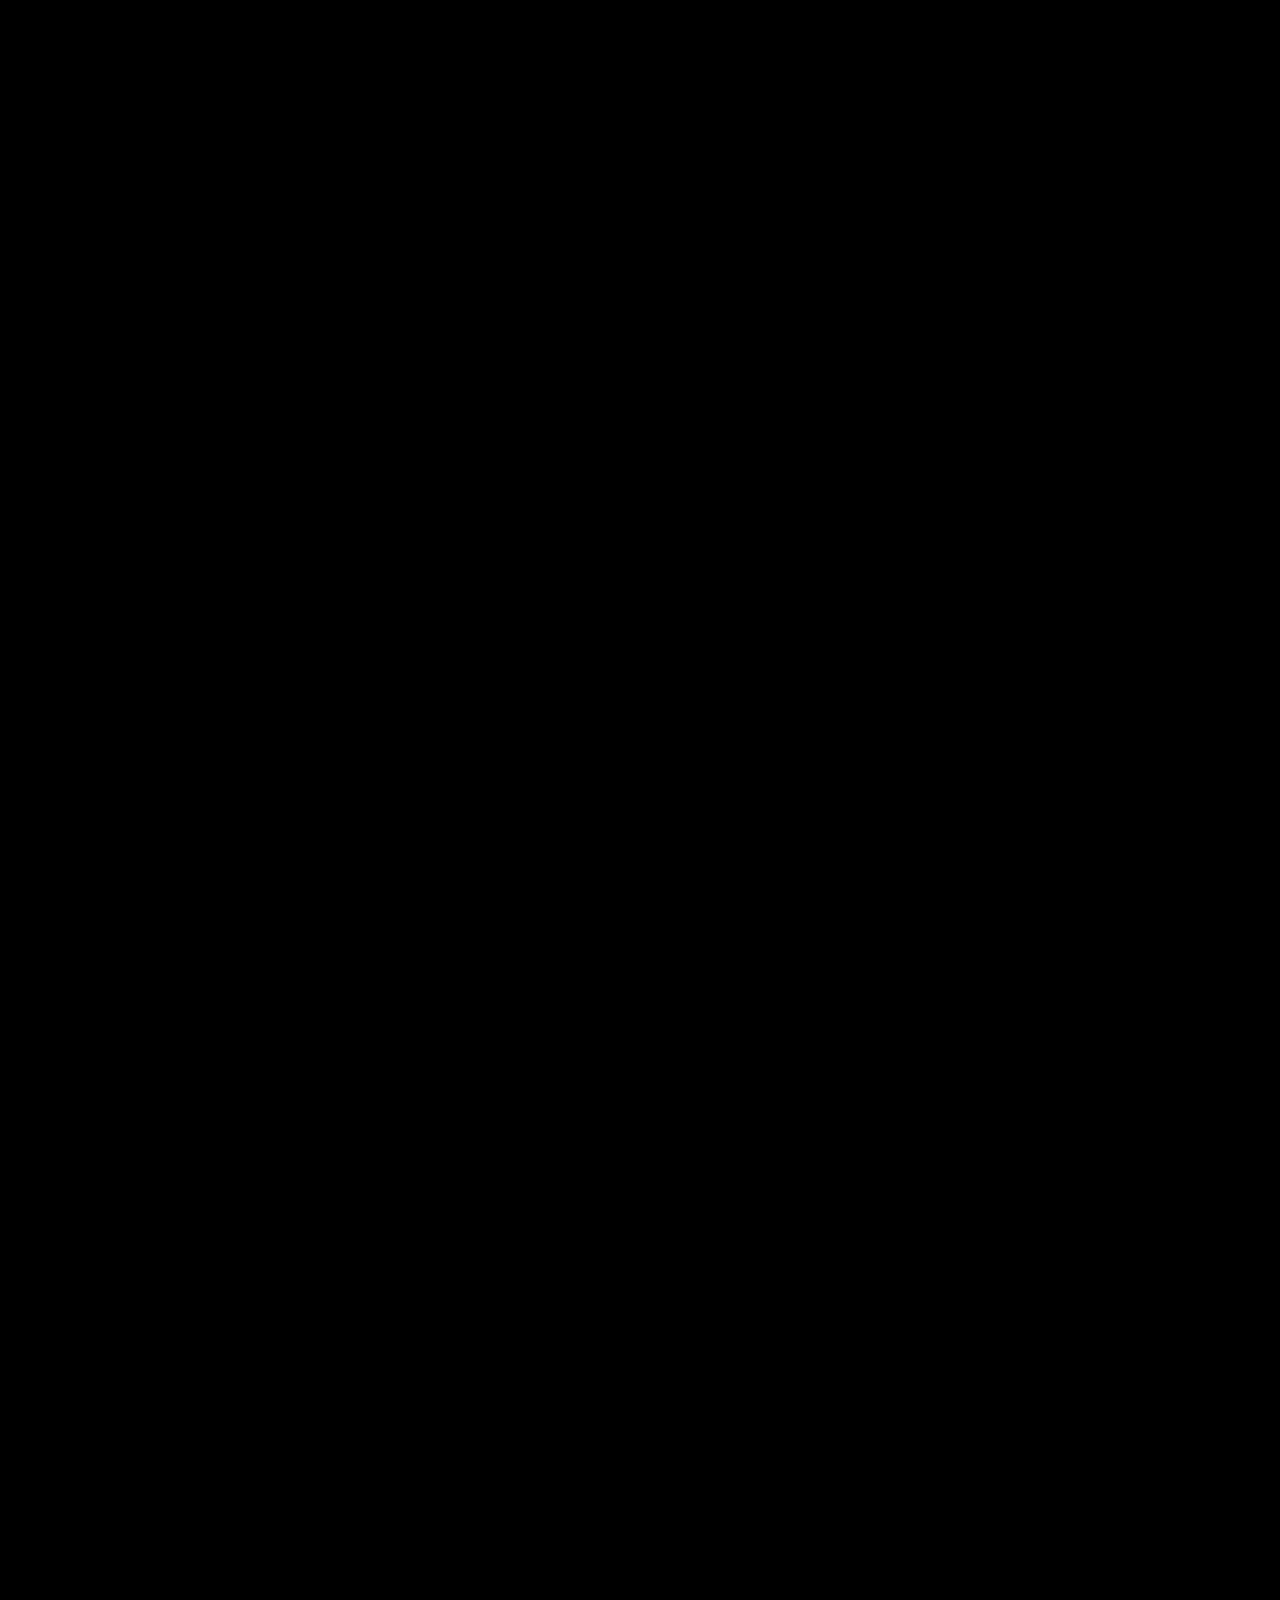
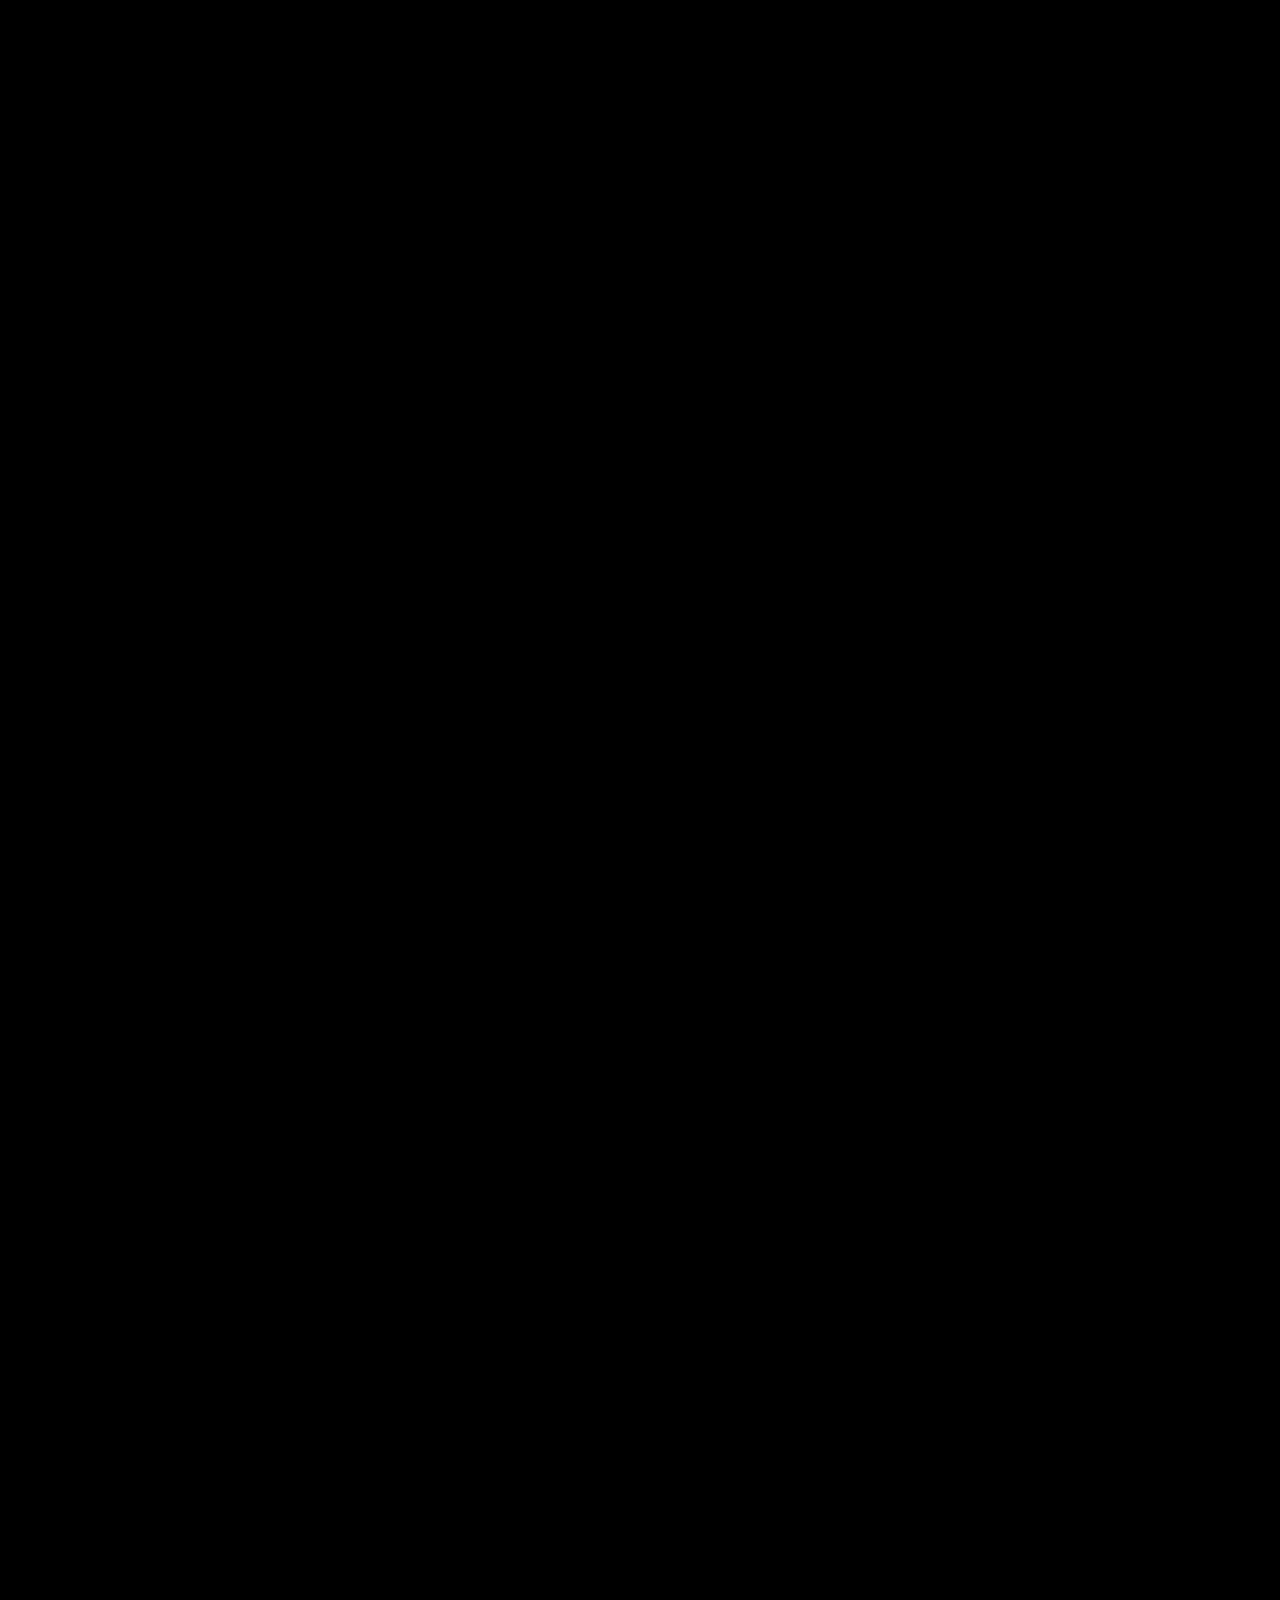
==== commit 3e51b1ff: "Photo first: new frames (people first, cars after), contact sheet view, Col de l'Est block removed C" ====
--- a/index.html
+++ b/index.html
@@ -25,8 +25,8 @@
 <header class="chrome">
   <a class="mark" href="index.html" aria-current="page"><span>Nolann</span> <span>Petri</span></a>
   <nav class="reels" id="reels-nav" aria-label="Reels">
+    <a href="photo.html">Photo</a>
     <a href="code.html">Code</a>
-    <a href="photo.html">Photo</a>
     <a href="film.html">Film</a>
     <a href="design.html">Design</a>
   </nav>
@@ -46,8 +46,8 @@
       <i class="exp-cue" aria-hidden="true"></i>
       <!-- the end of the film: where to go next -->
       <nav class="exp-menu" aria-label="Reels" data-label-fr="Bobines">
+        <a href="photo.html">Photo</a>
         <a href="code.html">Code</a>
-        <a href="photo.html">Photo</a>
         <a href="film.html">Film</a>
         <a href="design.html">Design</a>
       </nav>
--- a/style.css
+++ b/style.css
@@ -309,20 +309,8 @@
 .more-line { font-size: 13.5px; line-height: 1.5; color: var(--dim); max-width: 46ch; }
 
 /* =================================================================
-   PHOTO — Col de l'Est, then the strip
-   ================================================================= */
-.cde { display: grid; grid-template-columns: repeat(12, minmax(0, 1fr)); gap: clamp(16px, 2vw, 28px); align-items: start; padding-bottom: clamp(100px, 16vh, 180px); }
-.cde-film { grid-column: 1 / -1; position: relative; }
-.cde-film video { width: 100%; aspect-ratio: 2.39; object-fit: cover; background: var(--ink); }
-.cde-slate { display: flex; gap: 16px; margin-top: 12px; font-size: 12px; color: var(--dim); }
-.cde-slate .tc { color: var(--white); }
-.cde-copy { grid-column: 1 / span 5; padding-top: 48px; }
-.cde-copy h2 { font-size: clamp(26px, 2.8vw, 42px); font-weight: 300; font-stretch: 125%; text-transform: uppercase; letter-spacing: .2em; line-height: 1.1; }
-.cde-copy .role { display: block; margin: 14px 0 22px; }
-.cde-copy > p:not(.role):not(.actions) { max-width: 52ch; }
-.cde-still { grid-column: 7 / span 4; margin-top: 48px; }
-.cde-vert { grid-column: 11 / span 2; margin-top: 140px; }
-.cde-vert video { aspect-ratio: 9 / 16; width: 100%; object-fit: cover; background: var(--ink); }
+   PHOTO — the strip, or the contact sheet
+   ================================================================= */
 
 .series { display: grid; grid-template-columns: repeat(auto-fill, minmax(250px, 1fr)); border-top: 1px solid var(--line); margin-bottom: clamp(24px, 6vh, 64px); }
 .series a { display: flex; justify-content: space-between; align-items: baseline; gap: 12px; padding: 16px 0; border-bottom: 1px solid var(--line); margin-right: 32px; font-size: 14px; transition: color .3s; }
@@ -331,6 +319,19 @@
 
 .reel { position: relative; }
 .reel-pin { position: sticky; top: 0; height: 100svh; display: flex; align-items: center; overflow: clip; perspective: 1400px; }
+.view-switch { display: flex; gap: 8px; margin-top: 30px; }
+.view-switch .btn[aria-pressed="true"] { background: var(--white); color: #000; border-color: var(--white); }
+/* contact sheet: the whole roll at once, chapter by chapter, nothing to scroll sideways */
+.sheet .reel-pin { position: static; height: auto; display: block; overflow: visible; perspective: none; }
+.sheet .reel { height: auto !important; }
+.sheet .reel-pin::before, .sheet .reel-read { display: none; }
+.sheet .reel-track { flex-wrap: wrap; align-items: flex-end; transform: none !important; padding: 0 var(--gut); gap: 28px 14px; max-width: 1560px; margin-inline: auto; }
+.sheet .fr { transform: none !important; gap: 8px; }
+.sheet .fr img { height: clamp(150px, 22svh, 240px); }
+.sheet .fr-hit::after { display: none; }
+.sheet .fr figcaption { opacity: 1; font-size: 12px; max-width: 26ch; }
+.sheet .slate { width: 100%; padding: 56px 0 4px; border-top: 1px solid var(--line); }
+.sheet .slate:first-child { border-top: 0; padding-top: 0; }
 /* a soft pool of light on the floor under the strip (static: nothing to repaint while it moves) */
 .reel-pin::before { content: ''; position: absolute; left: 10%; right: 10%; top: calc(50% + min(28svh, 310px)); height: 18svh; background: radial-gradient(50% 50% at 50% 0%, rgb(255 255 255 / .06), transparent 70%); pointer-events: none; }
 .reel-track { display: flex; align-items: center; gap: clamp(20px, 2.4vw, 40px); padding-inline: 12vw 30vw; transform-style: preserve-3d; will-change: transform; }
@@ -475,9 +476,6 @@
   .rushes > * + * { margin-top: 80px; }
   .rushes > .chap + .rush { margin-top: 36px; }
   .rushes > .rush + .chap { margin-top: 112px; }
-  .cde-copy { grid-column: 1 / -1; padding-top: 24px; }
-  .cde-still { grid-column: 1 / span 8; margin-top: 16px; }
-  .cde-vert { grid-column: 9 / -1; margin-top: 16px; }
   .series { grid-template-columns: 1fr 1fr; }
   .films { grid-template-columns: repeat(2, minmax(0, 1fr)); }
   .deck { grid-template-columns: 1fr; margin-top: 8px; gap: 16px; }
@@ -499,6 +497,9 @@
   .series { grid-template-columns: 1fr; }
   .series a { margin-right: 0; }
   .fr img { height: min(52svh, 520px); }
+  .sheet .reel-track { gap: 22px 10px; }
+  .sheet .fr { width: calc(50% - 5px); }
+  .sheet .fr img { width: 100%; height: auto; aspect-ratio: 4 / 5; object-fit: cover; }
   .slate { width: 72vw; }
   .films { grid-template-columns: 1fr 1fr; gap: 28px 12px; }
   .film-d { display: none; }
@@ -509,8 +510,6 @@
   .more-screen { grid-row: 1 / span 4; margin: 0; align-self: start; }
   .more-item h3 { font-size: 15.5px; }
   .more-line { grid-column: 2; }
-  .cde-still, .cde-vert { grid-column: 1 / -1; }
-  .cde-vert { width: 60%; justify-self: center; }
   .roll-list { text-align: center; }
   .roll-list > div { justify-items: center; }
 }
